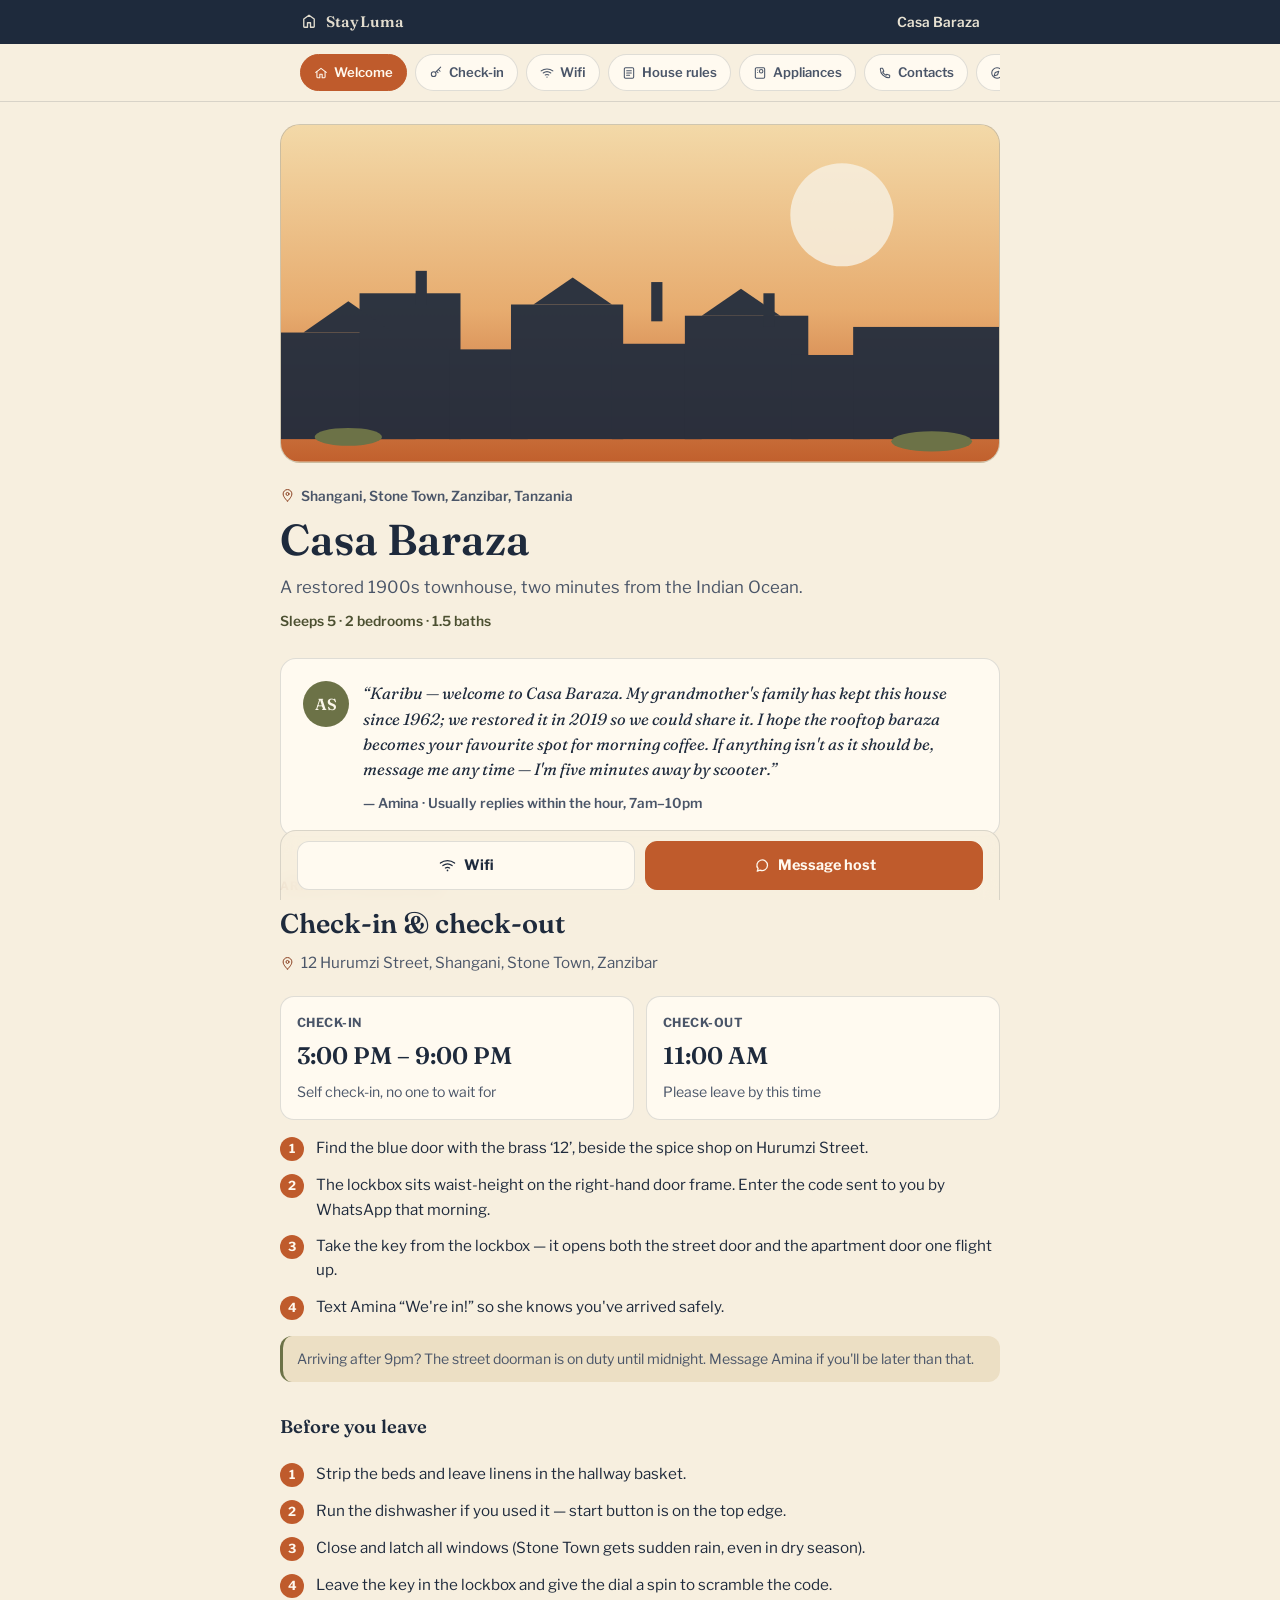
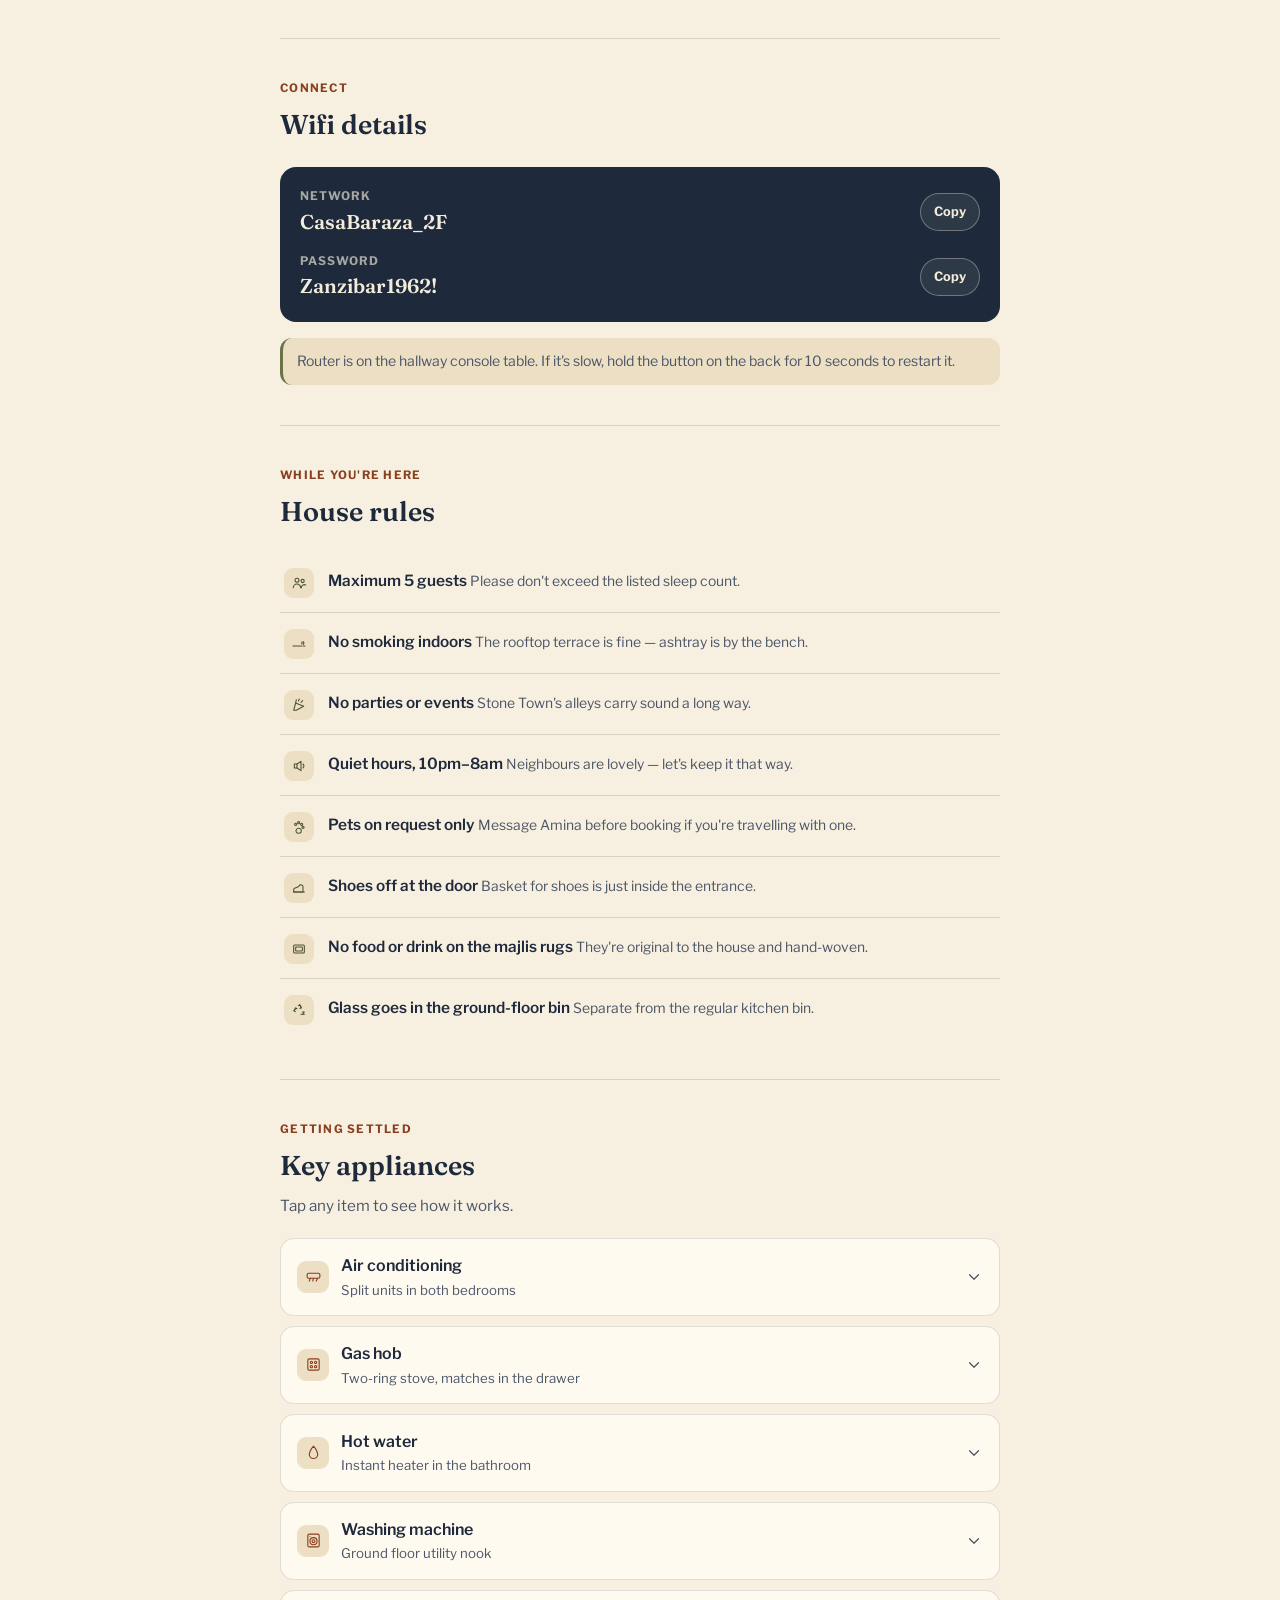
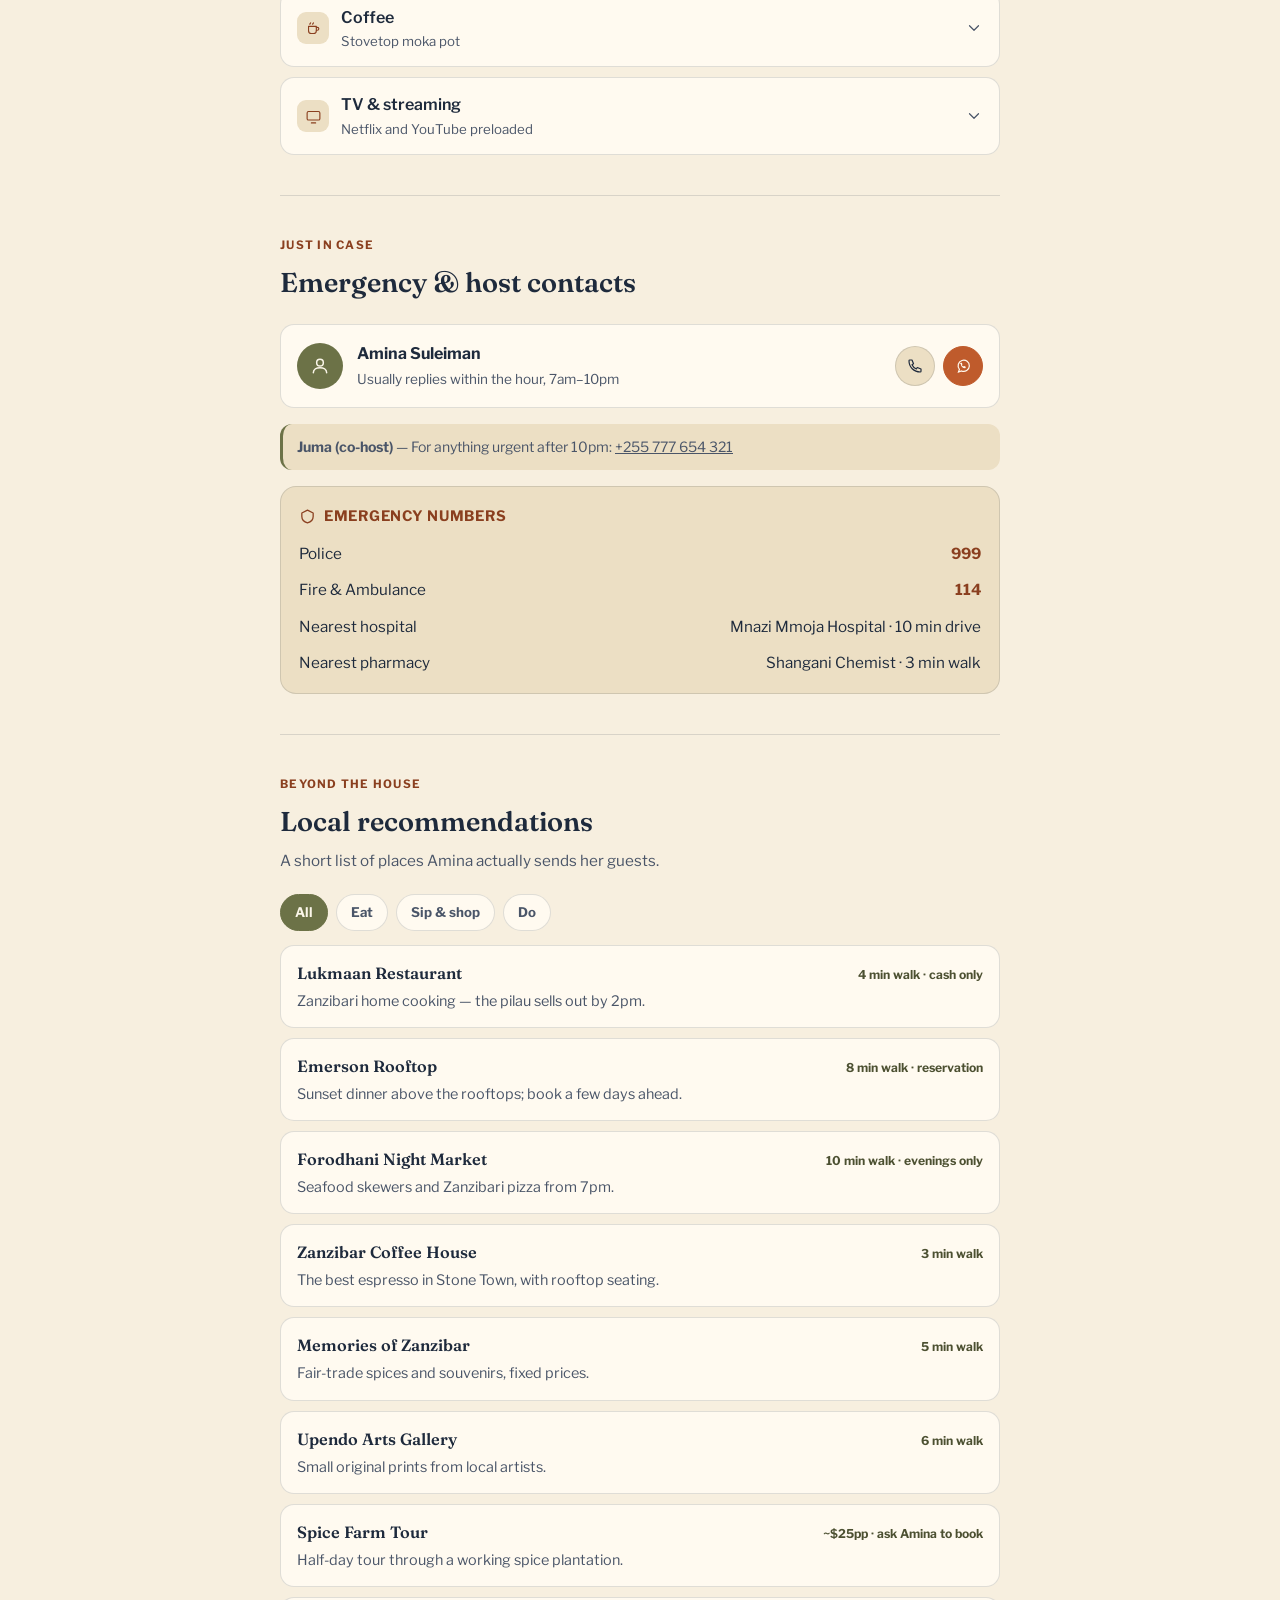
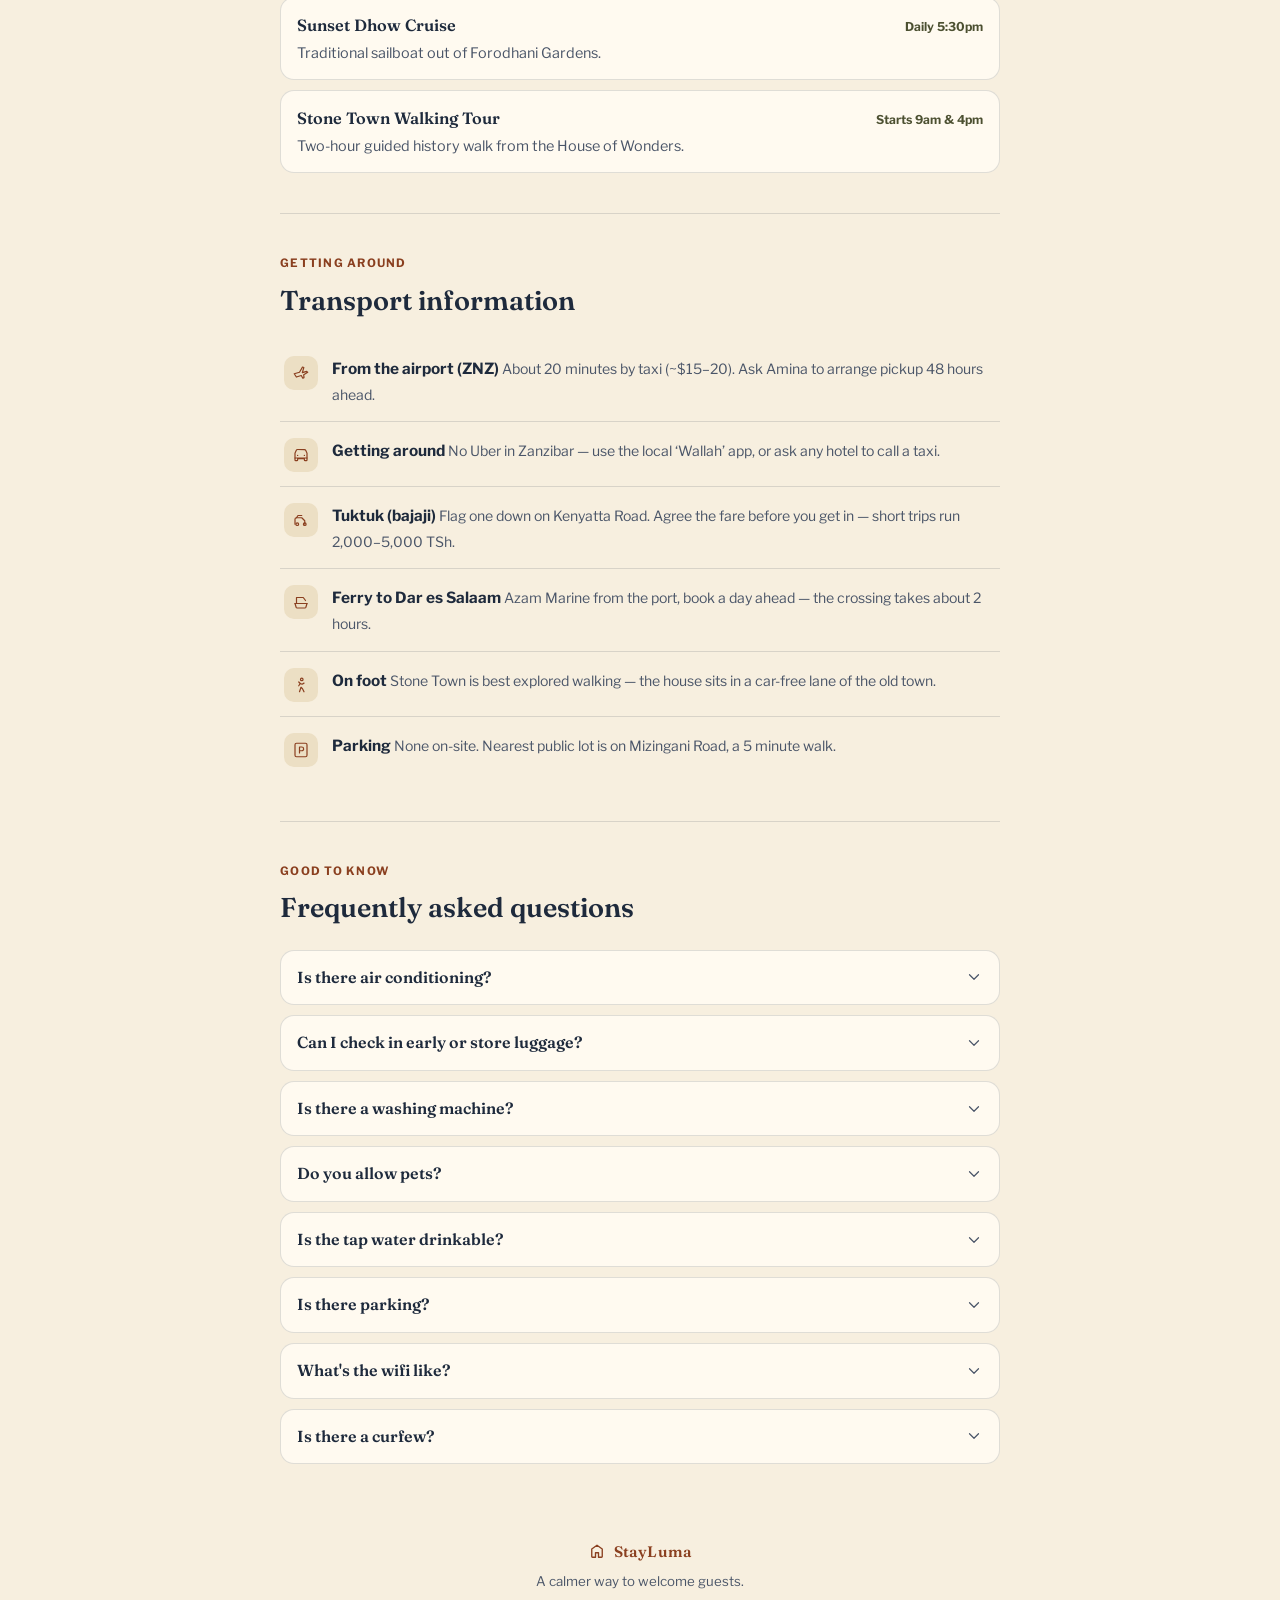
==== index.html @ 4e824058 "Add StayLuma guest guide MVP (Casa Baraza demo) Mobile-first, data-driven digital guest guide with w" ====
<!DOCTYPE html>
<html lang="en">
<head>
<meta charset="UTF-8" />
<meta name="viewport" content="width=device-width, initial-scale=1, viewport-fit=cover" />
<title>Casa Baraza Guide</title>
<meta name="description" content="A mobile-first digital guest guide — check-in, wifi, house rules, local recommendations and more, in one link." />
<link rel="stylesheet" href="css/styles.css" />
</head>
<body>

<header class="topbar">
  <div class="topbar__inner">
    <span class="brandmark">
      <svg viewBox="0 0 24 24" fill="none" stroke="currentColor" stroke-width="1.8" stroke-linecap="round" stroke-linejoin="round"><path d="M12 3l7 5v10a1 1 0 0 1-1 1h-4v-6H10v6H6a1 1 0 0 1-1-1V8z"/></svg>
      StayLuma
    </span>
    <span class="topbar__property" id="topbar-property"></span>
  </div>
</header>

<nav class="sectionnav" id="section-nav" aria-label="Guide sections">
  <div class="sectionnav__scroll">
    <button class="navpill" type="button" data-target="sec-welcome"><svg viewBox="0 0 24 24" fill="none" stroke="currentColor" stroke-width="1.8" stroke-linecap="round" stroke-linejoin="round"><path d="M3 11l9-7 9 7"/><path d="M5 10v9a1 1 0 0 0 1 1h4v-6h4v6h4a1 1 0 0 0 1-1v-9"/></svg>Welcome</button>
    <button class="navpill" type="button" data-target="sec-checkinout"><svg viewBox="0 0 24 24" fill="none" stroke="currentColor" stroke-width="1.8" stroke-linecap="round" stroke-linejoin="round"><circle cx="8" cy="14" r="4"/><path d="M11 11l9-9"/><path d="M16 6l3 3"/><path d="M13 9l2.5 2.5"/></svg>Check-in</button>
    <button class="navpill" type="button" data-target="sec-wifi"><svg viewBox="0 0 24 24" fill="none" stroke="currentColor" stroke-width="1.8" stroke-linecap="round" stroke-linejoin="round"><path d="M2 8.5a16 16 0 0 1 20 0"/><path d="M5.5 12a11 11 0 0 1 13 0"/><path d="M9 15.5a6 6 0 0 1 6 0"/><circle cx="12" cy="19" r="1.2" fill="currentColor" stroke="none"/></svg>Wifi</button>
    <button class="navpill" type="button" data-target="sec-rules"><svg viewBox="0 0 24 24" fill="none" stroke="currentColor" stroke-width="1.8" stroke-linecap="round" stroke-linejoin="round"><rect x="4" y="3" width="16" height="18" rx="2"/><path d="M8 8h8"/><path d="M8 12h8"/><path d="M8 16h5"/></svg>House rules</button>
    <button class="navpill" type="button" data-target="sec-appliances"><svg viewBox="0 0 24 24" fill="none" stroke="currentColor" stroke-width="1.8" stroke-linecap="round" stroke-linejoin="round"><rect x="4" y="3" width="16" height="18" rx="2"/><path d="M8 7h.01"/><path d="M8 11h.01"/><circle cx="14" cy="9" r="3"/></svg>Appliances</button>
    <button class="navpill" type="button" data-target="sec-emergency"><svg viewBox="0 0 24 24" fill="none" stroke="currentColor" stroke-width="1.8" stroke-linecap="round" stroke-linejoin="round"><path d="M4 5a1 1 0 0 1 1-1h3l2 5-2 1.2a12 12 0 0 0 5.8 5.8L15 14l5 2v3a1 1 0 0 1-1 1C10.5 20 4 13.5 4 5z"/></svg>Contacts</button>
    <button class="navpill" type="button" data-target="sec-guide"><svg viewBox="0 0 24 24" fill="none" stroke="currentColor" stroke-width="1.8" stroke-linecap="round" stroke-linejoin="round"><circle cx="12" cy="12" r="9"/><path d="M15 9l-2 6-6 2 2-6z"/></svg>Local guide</button>
    <button class="navpill" type="button" data-target="sec-transport"><svg viewBox="0 0 24 24" fill="none" stroke="currentColor" stroke-width="1.8" stroke-linecap="round" stroke-linejoin="round"><path d="M4 16V8a2 2 0 0 1 2-2h6l4 4h2a2 2 0 0 1 2 2v4"/><circle cx="7.5" cy="16.5" r="1.7"/><circle cx="17.5" cy="16.5" r="1.7"/></svg>Transport</button>
    <button class="navpill" type="button" data-target="sec-faq"><svg viewBox="0 0 24 24" fill="none" stroke="currentColor" stroke-width="1.8" stroke-linecap="round" stroke-linejoin="round"><circle cx="12" cy="12" r="9"/><path d="M9.5 9a2.5 2.5 0 0 1 5 0c0 1.7-2.2 2-2.2 3.8"/><path d="M12 16.5h.01"/></svg>FAQ</button>
  </div>
</nav>

<main class="page">

  <section class="hero" id="sec-welcome">
    <div class="hero__art" id="hero-art"></div>
    <div class="hero__body">
      <div class="hero__location" id="hero-location"></div>
      <h1 id="hero-title"></h1>
      <p class="hero__tagline" id="hero-tagline"></p>
      <p class="hero__meta" id="hero-meta"></p>
    </div>

    <div class="hostcard">
      <span class="hostcard__avatar" id="host-initials"></span>
      <div>
        <p class="hostcard__quote">&ldquo;<span id="host-quote"></span>&rdquo;</p>
        <p class="hostcard__byline" id="host-byline"></p>
      </div>
    </div>
  </section>

  <section class="section" id="sec-checkinout">
    <div class="section__head">
      <span class="eyebrow">Arrival &amp; departure</span>
      <h2>Check-in &amp; check-out</h2>
      <p id="property-address"></p>
    </div>

    <div class="grid-2">
      <div class="infocard">
        <div class="infocard__label">Check-in</div>
        <div class="infocard__value" id="checkin-window"></div>
        <div class="infocard__sub" id="checkin-sub"></div>
      </div>
      <div class="infocard">
        <div class="infocard__label">Check-out</div>
        <div class="infocard__value" id="checkout-time"></div>
        <div class="infocard__sub" id="checkout-sub"></div>
      </div>
    </div>

    <ol class="steps" id="checkin-steps"></ol>
    <p class="note" id="checkin-late-note"></p>

    <div class="section__head" style="margin-top:30px;">
      <h2 style="font-size:1.15rem;">Before you leave</h2>
    </div>
    <ol class="steps" id="checkout-steps"></ol>
  </section>

  <section class="section" id="sec-wifi">
    <div class="section__head">
      <span class="eyebrow">Connect</span>
      <h2>Wifi details</h2>
    </div>
    <div class="wificard">
      <div class="wifirow">
        <div>
          <div class="wifirow__label">Network</div>
          <div class="wifirow__value" id="wifi-network"></div>
        </div>
        <button class="copybtn" type="button" data-copy-target="wifi-network">Copy</button>
      </div>
      <div class="wifirow">
        <div>
          <div class="wifirow__label">Password</div>
          <div class="wifirow__value" id="wifi-password"></div>
        </div>
        <button class="copybtn" type="button" data-copy-target="wifi-password">Copy</button>
      </div>
    </div>
    <p class="note" id="wifi-note"></p>
  </section>

  <section class="section" id="sec-rules">
    <div class="section__head">
      <span class="eyebrow">While you're here</span>
      <h2>House rules</h2>
    </div>
    <ul class="rules" id="rules-list"></ul>
  </section>

  <section class="section" id="sec-appliances">
    <div class="section__head">
      <span class="eyebrow">Getting settled</span>
      <h2>Key appliances</h2>
      <p>Tap any item to see how it works.</p>
    </div>
    <div class="accordion" id="appliances-list"></div>
  </section>

  <section class="section" id="sec-emergency">
    <div class="section__head">
      <span class="eyebrow">Just in case</span>
      <h2>Emergency &amp; host contacts</h2>
    </div>

    <div class="hostcontact">
      <span class="hostcard__avatar" id="host-avatar-2">
        <svg viewBox="0 0 24 24" fill="none" stroke="currentColor" stroke-width="1.8" stroke-linecap="round" stroke-linejoin="round" width="20" height="20"><circle cx="12" cy="8" r="4"/><path d="M4 20c0-4 4-6 8-6s8 2 8 6"/></svg>
      </span>
      <div class="hostcontact__text">
        <div class="hostcontact__name" id="host-contact-name"></div>
        <div class="hostcontact__sub" id="host-contact-sub"></div>
      </div>
      <div class="hostcontact__actions">
        <a class="iconbtn" id="host-call" href="#" aria-label="Call host">
          <svg viewBox="0 0 24 24" fill="none" stroke="currentColor" stroke-width="1.6" stroke-linecap="round" stroke-linejoin="round"><path d="M4 5a1 1 0 0 1 1-1h3l2 5-2 1.2a12 12 0 0 0 5.8 5.8L15 14l5 2v3a1 1 0 0 1-1 1C10.5 20 4 13.5 4 5z"/></svg>
        </a>
        <a class="iconbtn iconbtn--accent" id="host-whatsapp" href="#" aria-label="WhatsApp host" target="_blank" rel="noopener">
          <svg viewBox="0 0 24 24" fill="currentColor" stroke="none"><path d="M6 20l1.2-3.5A7.5 7.5 0 1 1 10 18.6z" fill="none" stroke="currentColor" stroke-width="1.6"/><path d="M9 9.3c0 3 2.7 5.7 5.7 5.7.5 0 .9-.4.9-1v-.7c0-.3-.2-.6-.5-.7l-1.6-.6c-.3-.1-.6 0-.7.3l-.3.5a5 5 0 0 1-2.1-2.1l.5-.3c.3-.2.4-.5.3-.7l-.6-1.6c-.1-.3-.4-.5-.7-.5H9c-.6 0-1 .4-1 .9z"/></svg>
        </a>
      </div>
    </div>
    <p class="note" id="cohost-info"></p>

    <div class="emergency" style="margin-top:16px;">
      <div class="emergency__title">
        <svg viewBox="0 0 24 24" fill="none" stroke="currentColor" stroke-width="1.8" stroke-linecap="round" stroke-linejoin="round"><path d="M12 3l8 4v5c0 4.5-3.2 7.7-8 9-4.8-1.3-8-4.5-8-9V7z"/></svg>
        Emergency numbers
      </div>
      <ul class="emergency__list" id="emergency-list"></ul>
    </div>
  </section>

  <section class="section" id="sec-guide">
    <div class="section__head">
      <span class="eyebrow">Beyond the house</span>
      <h2>Local recommendations</h2>
      <p>A short list of places Amina actually sends her guests.</p>
    </div>
    <div class="chips" id="guide-chips"></div>
    <div class="guide-list" id="guide-list"></div>
  </section>

  <section class="section" id="sec-transport">
    <div class="section__head">
      <span class="eyebrow">Getting around</span>
      <h2>Transport information</h2>
    </div>
    <ul class="transport-list" id="transport-list"></ul>
  </section>

  <section class="section faq" id="sec-faq">
    <div class="section__head">
      <span class="eyebrow">Good to know</span>
      <h2>Frequently asked questions</h2>
    </div>
    <div class="accordion" id="faq-list"></div>
  </section>

  <footer class="footer">
    <span class="brandmark">
      <svg viewBox="0 0 24 24" fill="none" stroke="currentColor" stroke-width="1.8" stroke-linecap="round" stroke-linejoin="round" width="16" height="16"><path d="M12 3l7 5v10a1 1 0 0 1-1 1h-4v-6H10v6H6a1 1 0 0 1-1-1V8z"/></svg>
      StayLuma
    </span>
    <span>A calmer way to welcome guests.</span>
  </footer>

</main>

<div class="quickbar">
  <a class="quickbar__btn quickbar__btn--ghost" href="#sec-wifi">
    <svg viewBox="0 0 24 24" fill="none" stroke="currentColor" stroke-width="1.8" stroke-linecap="round" stroke-linejoin="round"><path d="M2 8.5a16 16 0 0 1 20 0"/><path d="M5.5 12a11 11 0 0 1 13 0"/><path d="M9 15.5a6 6 0 0 1 6 0"/><circle cx="12" cy="19" r="1.2" fill="currentColor" stroke="none"/></svg>
    Wifi
  </a>
  <a class="quickbar__btn quickbar__btn--primary" id="quickbar-whatsapp" href="#" target="_blank" rel="noopener">
    <svg viewBox="0 0 24 24" fill="none" stroke="currentColor" stroke-width="1.8" stroke-linecap="round" stroke-linejoin="round"><path d="M6 20l1.2-3.5A7.5 7.5 0 1 1 10 18.6z"/></svg>
    Message host
  </a>
</div>

<div class="toast" id="toast"></div>

<script src="js/data.js"></script>
<script src="js/app.js"></script>
</body>
</html>
---- css/styles.css ----
/* ============================================================
   StayLuma guest guide — design tokens + components.
   This file styles the SHELL only; it knows nothing about which
   property is loaded. Swap js/data.js and everything here still
   works unchanged.
   ============================================================ */

@import url("https://fonts.googleapis.com/css2?family=Fraunces:ital,opsz,wght@0,9..144,400;0,9..144,500;0,9..144,600;1,9..144,500&family=Libre+Franklin:wght@400;500;600;700&display=swap");

:root {
  --cream: #f7efdf;
  --sand: #ecdfc4;
  --sand-line: #ddccaa;
  --terracotta: #bf5b2c;
  --terracotta-deep: #8a3f1f;
  --olive: #6c7247;
  --olive-deep: #4c5031;
  --navy: #1e2a3c;
  --navy-deep: #131c29;

  --surface: var(--cream);
  --surface-raised: #fffaf0;
  --surface-alt: var(--sand);
  --ink: var(--navy);
  --ink-soft: #4a5568;
  --ink-on-navy: #f3ecdb;
  --accent: var(--terracotta);
  --accent-ink: var(--terracotta-deep);
  --accent-2: var(--olive);
  --accent-2-ink: var(--olive-deep);
  --border: rgba(30, 42, 60, 0.14);
  --shadow: rgba(60, 38, 20, 0.16);
  --focus-ring: #2f6fb5;

  color-scheme: light;
}

@media (prefers-color-scheme: dark) {
  :root:not([data-theme="light"]) {
    --surface: var(--navy-deep);
    --surface-raised: #1a2536;
    --surface-alt: #202c40;
    --ink: #f3ecdb;
    --ink-soft: #c3bda8;
    --ink-on-navy: #f3ecdb;
    --accent: #e08a4e;
    --accent-ink: #f3ab77;
    --accent-2: #a7ad78;
    --accent-2-ink: #c3c896;
    --border: rgba(243, 236, 219, 0.16);
    --shadow: rgba(0, 0, 0, 0.4);
    color-scheme: dark;
  }
}

:root[data-theme="dark"] {
  --surface: var(--navy-deep);
  --surface-raised: #1a2536;
  --surface-alt: #202c40;
  --ink: #f3ecdb;
  --ink-soft: #c3bda8;
  --ink-on-navy: #f3ecdb;
  --accent: #e08a4e;
  --accent-ink: #f3ab77;
  --accent-2: #a7ad78;
  --accent-2-ink: #c3c896;
  --border: rgba(243, 236, 219, 0.16);
  --shadow: rgba(0, 0, 0, 0.4);
  color-scheme: dark;
}

* { box-sizing: border-box; }

html, body {
  background: var(--surface);
  color: var(--ink);
}

body {
  margin: 0;
  font-family: "Libre Franklin", -apple-system, "Segoe UI", sans-serif;
  font-size: 16px;
  line-height: 1.6;
  padding-inline: 0;
  -webkit-font-smoothing: antialiased;
}

h1, h2, h3 { font-family: "Fraunces", Georgia, "Times New Roman", serif; margin: 0; text-wrap: balance; }
p { margin: 0; }
img, svg { max-width: 100%; display: block; }
a { color: inherit; }
button { font: inherit; color: inherit; }

:focus-visible {
  outline: 3px solid var(--focus-ring);
  outline-offset: 2px;
}

.eyebrow {
  font-family: "Libre Franklin", sans-serif;
  font-weight: 700;
  font-size: 0.72rem;
  letter-spacing: 0.11em;
  text-transform: uppercase;
  color: var(--accent-ink);
}

/* ---------- shell ---------- */

.page {
  max-width: 720px;
  margin-inline: auto;
  padding-inline: 20px;
  padding-bottom: 96px;
}

.topbar {
  position: sticky;
  top: env(safe-area-inset-top, 0px);
  z-index: 30;
  background: var(--navy);
  color: var(--ink-on-navy);
  padding-block: 10px;
}

.topbar__inner {
  max-width: 720px;
  margin-inline: auto;
  padding-inline: 20px;
  display: flex;
  align-items: center;
  justify-content: space-between;
  gap: 12px;
}

.brandmark {
  display: flex;
  align-items: center;
  gap: 8px;
  font-family: "Fraunces", serif;
  font-weight: 600;
  font-size: 0.95rem;
  letter-spacing: 0.01em;
  opacity: 0.92;
}

.brandmark svg { width: 18px; height: 18px; }

.topbar__property {
  font-size: 0.86rem;
  font-weight: 600;
  color: var(--ink-on-navy);
  opacity: 0.95;
  text-align: right;
  white-space: nowrap;
  overflow: hidden;
  text-overflow: ellipsis;
}

/* ---------- section nav ---------- */

.sectionnav {
  position: sticky;
  top: calc(env(safe-area-inset-top, 0px) + 41px);
  z-index: 29;
  background: var(--surface);
  border-bottom: 1px solid var(--border);
}

.sectionnav__scroll {
  max-width: 720px;
  margin-inline: auto;
  display: flex;
  gap: 8px;
  overflow-x: auto;
  padding: 10px 20px;
  scrollbar-width: none;
}
.sectionnav__scroll::-webkit-scrollbar { display: none; }

.navpill {
  flex: 0 0 auto;
  display: inline-flex;
  align-items: center;
  gap: 6px;
  padding: 7px 13px;
  border-radius: 999px;
  border: 1px solid var(--border);
  background: var(--surface-raised);
  color: var(--ink-soft);
  font-size: 0.82rem;
  font-weight: 600;
  cursor: pointer;
  white-space: nowrap;
  scroll-snap-align: start;
}

.navpill svg { width: 14px; height: 14px; flex: none; }

.navpill[aria-current="true"] {
  background: var(--accent);
  border-color: var(--accent);
  color: #fff9ef;
}

/* ---------- hero ---------- */

.hero { padding-top: 22px; }

.hero__art {
  border-radius: 20px;
  overflow: hidden;
  border: 1px solid var(--border);
  background: linear-gradient(180deg, #e7d3ae 0%, var(--sand) 60%);
}

.hero__art svg { width: 100%; height: auto; display: block; }

.hero__body { padding-top: 22px; display: flex; flex-direction: column; gap: 10px; }

.hero__location {
  display: flex;
  align-items: center;
  gap: 6px;
  font-size: 0.86rem;
  color: var(--ink-soft);
  font-weight: 600;
}
.hero__location svg { width: 15px; height: 15px; color: var(--accent-ink); flex: none; }

#property-address {
  display: flex;
  align-items: center;
  gap: 6px;
  color: var(--ink-soft);
}
#property-address svg { width: 15px; height: 15px; color: var(--accent-ink); flex: none; }

.hero h1 { font-size: clamp(2rem, 7vw, 2.7rem); font-weight: 600; line-height: 1.08; }

.hero__tagline { font-size: 1.05rem; color: var(--ink-soft); max-width: 52ch; }

.hero__meta {
  font-size: 0.86rem;
  font-weight: 600;
  color: var(--accent-2-ink);
}

/* ---------- generic section ---------- */

.section { padding-block: 40px; scroll-margin-top: 100px; }
.section + .section { border-top: 1px solid var(--border); }

.section__head { display: flex; flex-direction: column; gap: 6px; margin-bottom: 20px; }
.section__head h2 { font-size: clamp(1.35rem, 4.5vw, 1.7rem); font-weight: 600; }
.section__head p { color: var(--ink-soft); font-size: 0.95rem; }

.section__icon {
  width: 34px; height: 34px;
  display: inline-flex; align-items: center; justify-content: center;
  border-radius: 10px;
  background: var(--surface-alt);
  color: var(--accent-ink);
  margin-bottom: 4px;
}
.section__icon svg { width: 18px; height: 18px; }

/* ---------- host card ---------- */

.hostcard {
  margin-top: 26px;
  display: flex;
  gap: 14px;
  padding: 18px;
  border-radius: 16px;
  background: var(--surface-raised);
  border: 1px solid var(--border);
}

.hostcard__avatar {
  flex: none;
  width: 46px; height: 46px;
  border-radius: 50%;
  background: var(--olive);
  color: #fbf6e9;
  display: flex; align-items: center; justify-content: center;
  font-family: "Fraunces", serif;
  font-weight: 600;
  font-size: 1rem;
}

.hostcard__quote {
  font-family: "Fraunces", serif;
  font-style: italic;
  font-size: 1.02rem;
  line-height: 1.55;
  color: var(--ink);
}

.hostcard__byline { margin-top: 10px; font-size: 0.85rem; color: var(--ink-soft); font-weight: 600; }

/* ---------- cards / grids ---------- */

.grid-2 { display: grid; grid-template-columns: 1fr 1fr; gap: 12px; }
@media (max-width: 460px) { .grid-2 { grid-template-columns: 1fr; } }

.infocard {
  padding: 16px;
  border-radius: 14px;
  background: var(--surface-raised);
  border: 1px solid var(--border);
}

.infocard__label { font-size: 0.78rem; font-weight: 700; letter-spacing: 0.04em; color: var(--ink-soft); text-transform: uppercase; }
.infocard__value { font-family: "Fraunces", serif; font-size: 1.5rem; font-weight: 600; margin-top: 4px; }
.infocard__sub { margin-top: 6px; font-size: 0.88rem; color: var(--ink-soft); }

.steps { list-style: none; margin: 16px 0 0; padding: 0; display: flex; flex-direction: column; gap: 12px; }
.steps li { display: flex; gap: 12px; align-items: flex-start; font-size: 0.95rem; }
.steps__num {
  flex: none;
  width: 24px; height: 24px;
  border-radius: 50%;
  background: var(--accent);
  color: #fff9ef;
  font-size: 0.78rem;
  font-weight: 700;
  display: flex; align-items: center; justify-content: center;
  margin-top: 1px;
}

.note {
  margin-top: 16px;
  padding: 12px 14px;
  border-radius: 12px;
  background: var(--surface-alt);
  font-size: 0.88rem;
  color: var(--ink-soft);
  border-left: 3px solid var(--accent-2);
}

/* ---------- wifi ---------- */

.wificard {
  margin-top: 4px;
  border-radius: 16px;
  background: var(--navy);
  color: var(--ink-on-navy);
  padding: 20px;
  display: flex;
  flex-direction: column;
  gap: 14px;
}

.wifirow { display: flex; align-items: center; justify-content: space-between; gap: 12px; }
.wifirow__label { font-size: 0.74rem; text-transform: uppercase; letter-spacing: 0.09em; opacity: 0.65; font-weight: 700; }
.wifirow__value { font-family: "Fraunces", serif; font-size: 1.25rem; font-weight: 600; font-variant-numeric: tabular-nums; }

.copybtn {
  flex: none;
  border: 1px solid rgba(243,236,219,0.35);
  background: rgba(243,236,219,0.08);
  color: var(--ink-on-navy);
  padding: 8px 13px;
  border-radius: 999px;
  font-size: 0.8rem;
  font-weight: 700;
  cursor: pointer;
}
.copybtn:hover { background: rgba(243,236,219,0.16); }
.copybtn[data-copied="true"] { background: var(--accent); border-color: var(--accent); }

/* ---------- house rules ---------- */

.rules { list-style: none; margin: 0; padding: 0; display: flex; flex-direction: column; gap: 2px; }
.rules li {
  display: flex; gap: 14px; align-items: flex-start;
  padding: 14px 4px;
  border-bottom: 1px solid var(--border);
}
.rules li:last-child { border-bottom: none; }
.rules__icon {
  flex: none; width: 30px; height: 30px; border-radius: 9px;
  background: var(--surface-alt); color: var(--accent-2-ink);
  display: flex; align-items: center; justify-content: center;
}
.rules__icon svg { width: 16px; height: 16px; }
.rules__label { font-weight: 600; font-size: 0.96rem; }
.rules__detail { font-size: 0.87rem; color: var(--ink-soft); margin-top: 2px; }

/* ---------- accordions (appliances / FAQ) ---------- */

.accordion { display: flex; flex-direction: column; gap: 10px; }

.accordion details {
  border: 1px solid var(--border);
  border-radius: 14px;
  background: var(--surface-raised);
  overflow: hidden;
}

.accordion summary {
  list-style: none;
  cursor: pointer;
  padding: 14px 16px;
  display: flex;
  align-items: center;
  gap: 12px;
  font-weight: 600;
}
.accordion summary::-webkit-details-marker { display: none; }

.accordion summary .chev {
  margin-left: auto;
  width: 18px; height: 18px;
  color: var(--ink-soft);
  transition: transform 0.2s ease;
  flex: none;
}
.accordion details[open] summary .chev { transform: rotate(180deg); }

.accordion__icon {
  flex: none; width: 32px; height: 32px; border-radius: 9px;
  background: var(--surface-alt); color: var(--accent-ink);
  display: flex; align-items: center; justify-content: center;
}
.accordion__icon svg { width: 17px; height: 17px; }

.accordion summary .summary-title { display: flex; flex-direction: column; gap: 1px; }
.accordion summary .summary-sub { font-weight: 400; font-size: 0.83rem; color: var(--ink-soft); }

.accordion__body { padding: 0 16px 16px 62px; }
.accordion__body ul { margin: 0; padding: 0; list-style: none; display: flex; flex-direction: column; gap: 8px; }
.accordion__body li { font-size: 0.91rem; color: var(--ink-soft); position: relative; padding-left: 14px; }
.accordion__body li::before { content: ""; position: absolute; left: 0; top: 0.6em; width: 5px; height: 5px; border-radius: 50%; background: var(--accent-2); }

.faq .accordion__body { padding-left: 16px; }
.faq summary { font-family: "Fraunces", serif; font-size: 1rem; }

/* ---------- emergency ---------- */

.emergency {
  border-radius: 16px;
  background: var(--surface-alt);
  border: 1px solid var(--border);
  padding: 18px;
}
.emergency__title { display: flex; align-items: center; gap: 8px; font-weight: 700; color: var(--accent-ink); font-size: 0.9rem; text-transform: uppercase; letter-spacing: 0.05em; }
.emergency__title svg { width: 17px; height: 17px; }
.emergency__list { list-style: none; margin: 14px 0 0; padding: 0; display: flex; flex-direction: column; gap: 12px; }
.emergency__row { display: flex; align-items: center; justify-content: space-between; gap: 12px; font-size: 0.95rem; }
.emergency__row a { font-weight: 700; color: var(--accent-ink); text-decoration: none; }

.hostcontact {
  margin-top: 18px;
  display: flex;
  align-items: center;
  gap: 14px;
  padding: 16px;
  border-radius: 14px;
  background: var(--surface-raised);
  border: 1px solid var(--border);
}
.hostcontact__text { flex: 1; min-width: 0; }
.hostcontact__name { font-weight: 700; }
.hostcontact__sub { font-size: 0.85rem; color: var(--ink-soft); margin-top: 2px; }
.hostcontact__actions { display: flex; gap: 8px; flex: none; }
.iconbtn {
  width: 40px; height: 40px; border-radius: 50%;
  display: flex; align-items: center; justify-content: center;
  border: 1px solid var(--border);
  background: var(--surface-alt);
  color: var(--ink);
  text-decoration: none;
}
.iconbtn svg { width: 18px; height: 18px; }
.iconbtn--accent { background: var(--accent); color: #fff9ef; border-color: var(--accent); }

/* ---------- local guide ---------- */

.chips { display: flex; gap: 8px; margin-top: 18px; margin-bottom: 6px; flex-wrap: wrap; }
.chip {
  padding: 7px 14px;
  border-radius: 999px;
  border: 1px solid var(--border);
  background: var(--surface-raised);
  font-size: 0.83rem;
  font-weight: 700;
  cursor: pointer;
  color: var(--ink-soft);
}
.chip[aria-pressed="true"] { background: var(--olive); border-color: var(--olive); color: #fbf6e9; }

.guide-list { display: flex; flex-direction: column; gap: 10px; margin-top: 14px; }
.guide-item {
  padding: 14px 16px;
  border-radius: 14px;
  background: var(--surface-raised);
  border: 1px solid var(--border);
}
.guide-item__top { display: flex; justify-content: space-between; align-items: baseline; gap: 10px; }
.guide-item__name { font-family: "Fraunces", serif; font-weight: 600; font-size: 1.02rem; }
.guide-item__tag { font-size: 0.76rem; color: var(--accent-2-ink); font-weight: 700; white-space: nowrap; }
.guide-item__desc { margin-top: 4px; font-size: 0.9rem; color: var(--ink-soft); }

/* ---------- transport ---------- */

.transport-list { list-style: none; margin: 0; padding: 0; display: flex; flex-direction: column; gap: 2px; }
.transport-list li { display: flex; gap: 14px; padding: 14px 4px; border-bottom: 1px solid var(--border); }
.transport-list li:last-child { border-bottom: none; }
.transport-list__icon {
  flex: none; width: 34px; height: 34px; border-radius: 10px;
  background: var(--surface-alt); color: var(--accent-ink);
  display: flex; align-items: center; justify-content: center;
}
.transport-list__icon svg { width: 18px; height: 18px; }
.transport-list__label { font-weight: 700; font-size: 0.96rem; }
.transport-list__detail { font-size: 0.88rem; color: var(--ink-soft); margin-top: 2px; }

/* ---------- footer ---------- */

.footer {
  padding-top: 36px;
  display: flex;
  flex-direction: column;
  align-items: center;
  gap: 6px;
  text-align: center;
  color: var(--ink-soft);
  font-size: 0.83rem;
}
.footer .brandmark { color: var(--accent-ink); opacity: 1; }

/* ---------- quick bar (mobile) ---------- */

.quickbar {
  position: fixed;
  left: 0; right: 0; bottom: 0;
  z-index: 40;
  display: flex;
  gap: 10px;
  max-width: 720px;
  margin-inline: auto;
  padding: 10px 16px calc(10px + env(safe-area-inset-bottom, 0px));
  background: color-mix(in srgb, var(--surface) 88%, transparent);
  backdrop-filter: blur(10px);
  border-top: 1px solid var(--border);
}
@media (min-width: 760px) {
  .quickbar { border-left: 1px solid var(--border); border-right: 1px solid var(--border); border-radius: 16px 16px 0 0; bottom: 0; }
}

.quickbar__btn {
  flex: 1;
  display: flex;
  align-items: center;
  justify-content: center;
  gap: 8px;
  padding: 12px;
  border-radius: 12px;
  font-weight: 700;
  font-size: 0.9rem;
  text-decoration: none;
  border: 1px solid var(--border);
}
.quickbar__btn svg { width: 17px; height: 17px; }
.quickbar__btn--primary { background: var(--accent); color: #fff9ef; border-color: var(--accent); }
.quickbar__btn--ghost { background: var(--surface-raised); color: var(--ink); }

.toast {
  position: fixed;
  left: 50%;
  bottom: calc(84px + env(safe-area-inset-bottom, 0px));
  transform: translateX(-50%) translateY(8px);
  background: var(--navy);
  color: var(--ink-on-navy);
  padding: 10px 16px;
  border-radius: 999px;
  font-size: 0.85rem;
  font-weight: 600;
  opacity: 0;
  pointer-events: none;
  transition: opacity 0.2s ease, transform 0.2s ease;
  z-index: 50;
}
.toast[data-show="true"] { opacity: 1; transform: translateX(-50%) translateY(0); }

@media (prefers-reduced-motion: reduce) {
  * { scroll-behavior: auto !important; transition: none !important; animation: none !important; }
}

@media (min-width: 720px) {
  .page { padding-inline: 0; }
  .hostcard { padding: 22px; }
}
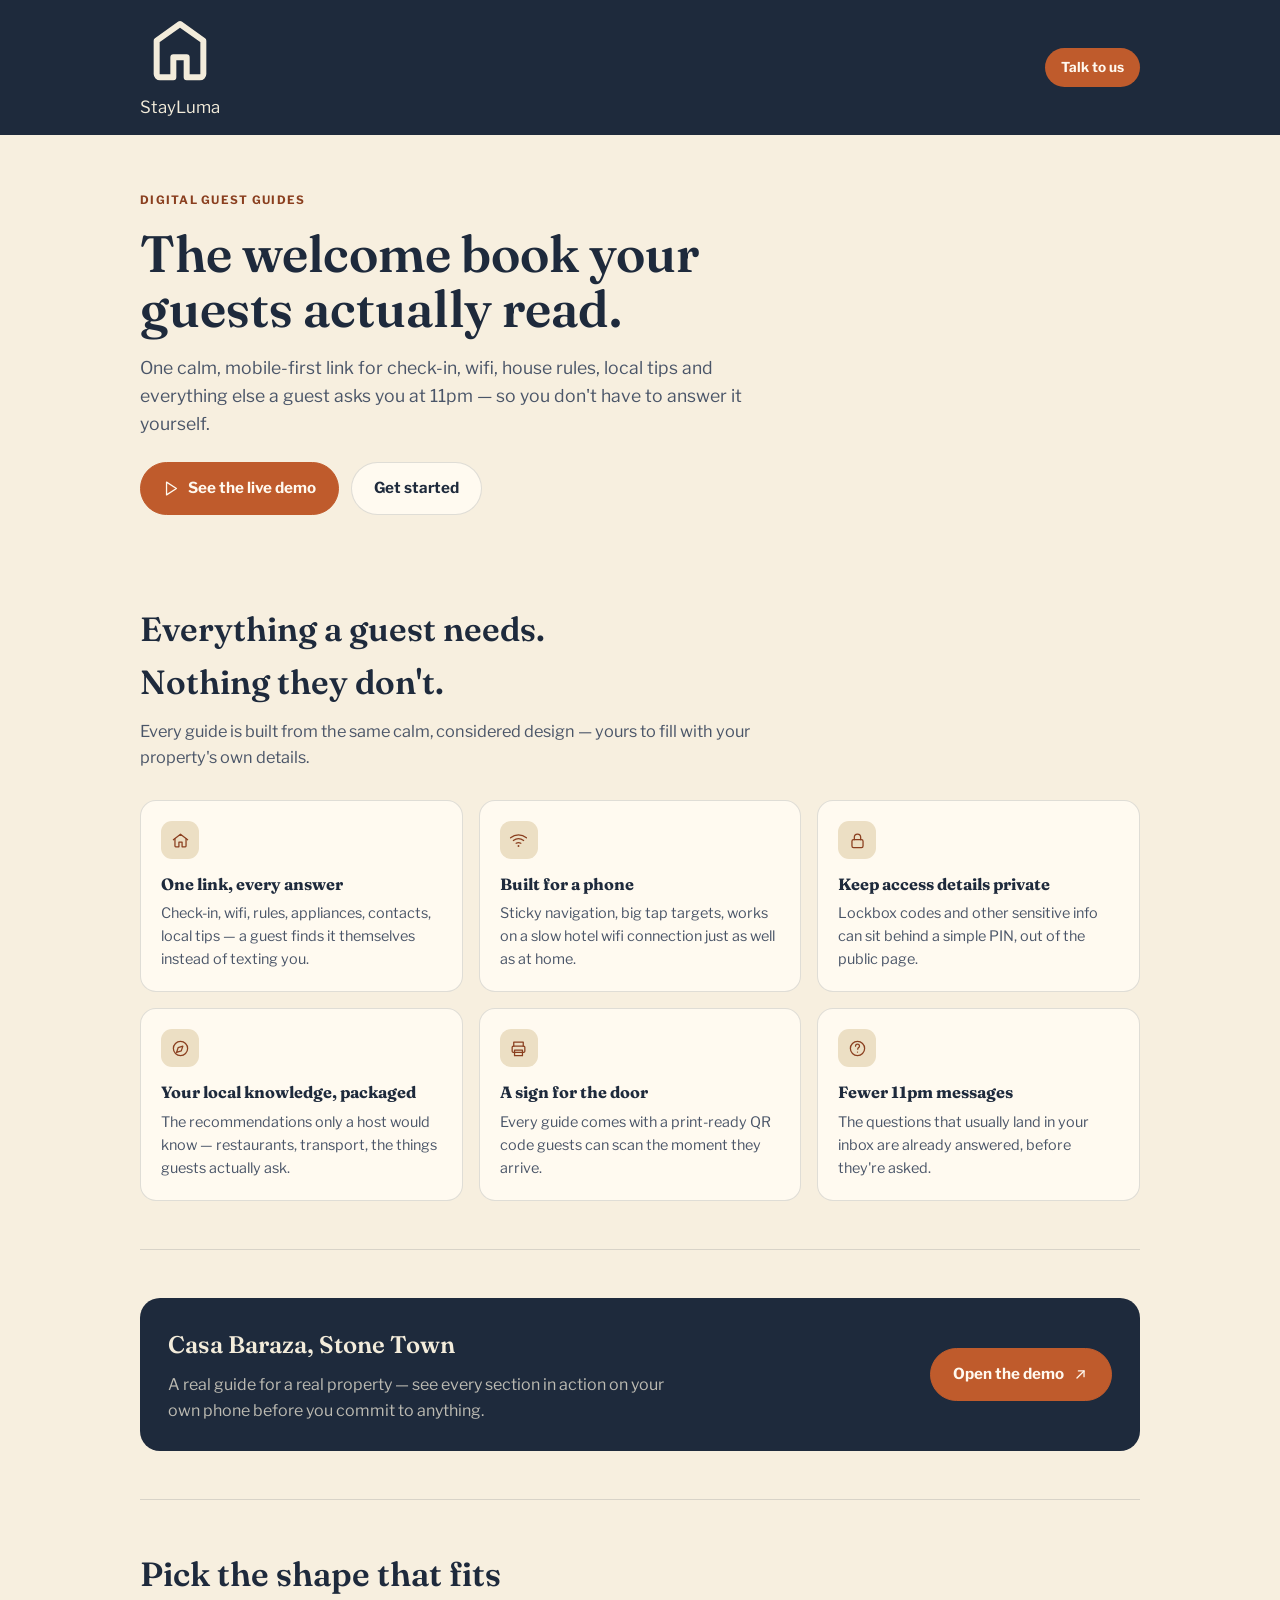
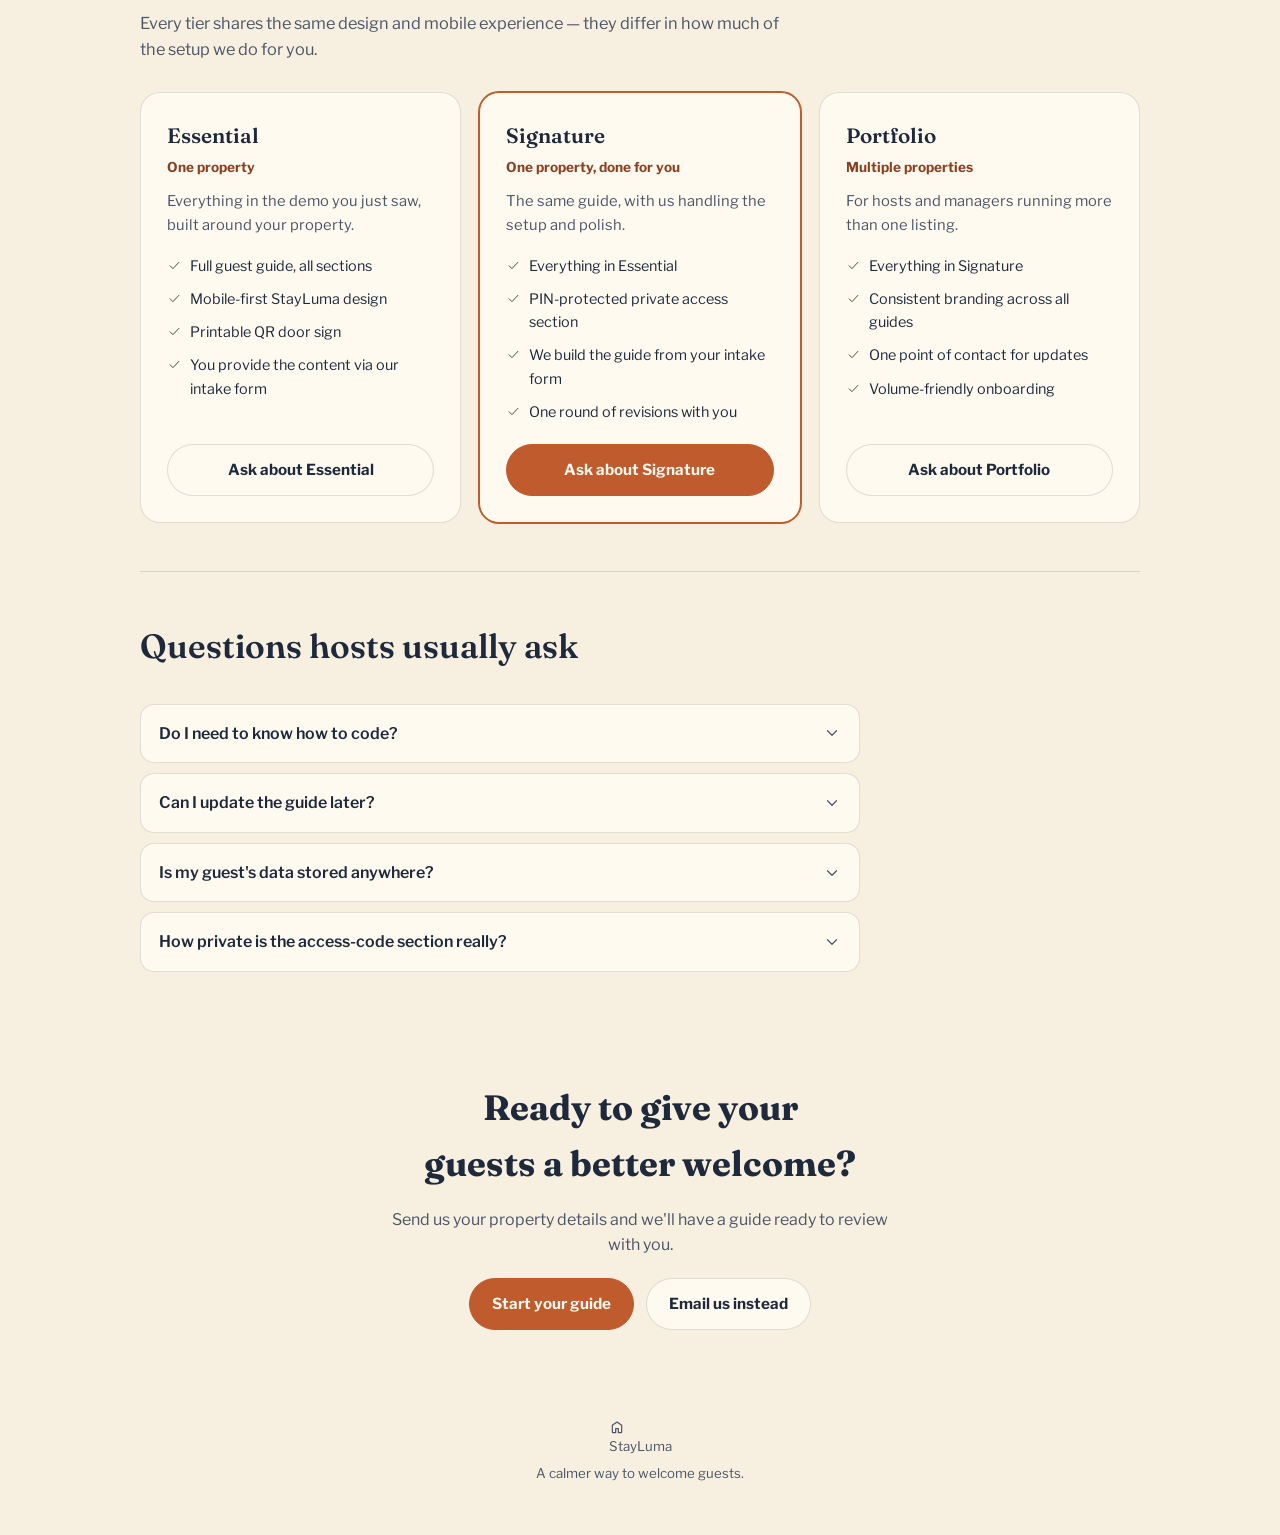
==== commit a8f1cc55: "Turn the single-property guide into a reusable multi-property platform Restructures the Casa Baraza " ====
--- a/index.html
+++ b/index.html
@@ -3,210 +3,96 @@
 <head>
 <meta charset="UTF-8" />
 <meta name="viewport" content="width=device-width, initial-scale=1, viewport-fit=cover" />
-<title>Casa Baraza Guide</title>
-<meta name="description" content="A mobile-first digital guest guide — check-in, wifi, house rules, local recommendations and more, in one link." />
-<link rel="stylesheet" href="css/styles.css" />
+<title>StayLuma</title>
+<meta name="description" content="A premium digital guest guide for short-stay properties — everything a guest needs, in one calm, mobile-first link." />
+<link rel="stylesheet" href="assets/css/tokens.css" />
+<link rel="stylesheet" href="assets/css/landing.css" />
 </head>
 <body>
 
-<header class="topbar">
-  <div class="topbar__inner">
+<a class="skip-link" href="#main-content">Skip to content</a>
+
+<header class="lp-topbar">
+  <div class="lp-topbar__inner">
     <span class="brandmark">
       <svg viewBox="0 0 24 24" fill="none" stroke="currentColor" stroke-width="1.8" stroke-linecap="round" stroke-linejoin="round"><path d="M12 3l7 5v10a1 1 0 0 1-1 1h-4v-6H10v6H6a1 1 0 0 1-1-1V8z"/></svg>
       StayLuma
     </span>
-    <span class="topbar__property" id="topbar-property"></span>
+    <a class="lp-topbar__cta" href="mailto:stayluma2@gmail.com">Talk to us</a>
   </div>
 </header>
 
-<nav class="sectionnav" id="section-nav" aria-label="Guide sections">
-  <div class="sectionnav__scroll">
-    <button class="navpill" type="button" data-target="sec-welcome"><svg viewBox="0 0 24 24" fill="none" stroke="currentColor" stroke-width="1.8" stroke-linecap="round" stroke-linejoin="round"><path d="M3 11l9-7 9 7"/><path d="M5 10v9a1 1 0 0 0 1 1h4v-6h4v6h4a1 1 0 0 0 1-1v-9"/></svg>Welcome</button>
-    <button class="navpill" type="button" data-target="sec-checkinout"><svg viewBox="0 0 24 24" fill="none" stroke="currentColor" stroke-width="1.8" stroke-linecap="round" stroke-linejoin="round"><circle cx="8" cy="14" r="4"/><path d="M11 11l9-9"/><path d="M16 6l3 3"/><path d="M13 9l2.5 2.5"/></svg>Check-in</button>
-    <button class="navpill" type="button" data-target="sec-wifi"><svg viewBox="0 0 24 24" fill="none" stroke="currentColor" stroke-width="1.8" stroke-linecap="round" stroke-linejoin="round"><path d="M2 8.5a16 16 0 0 1 20 0"/><path d="M5.5 12a11 11 0 0 1 13 0"/><path d="M9 15.5a6 6 0 0 1 6 0"/><circle cx="12" cy="19" r="1.2" fill="currentColor" stroke="none"/></svg>Wifi</button>
-    <button class="navpill" type="button" data-target="sec-rules"><svg viewBox="0 0 24 24" fill="none" stroke="currentColor" stroke-width="1.8" stroke-linecap="round" stroke-linejoin="round"><rect x="4" y="3" width="16" height="18" rx="2"/><path d="M8 8h8"/><path d="M8 12h8"/><path d="M8 16h5"/></svg>House rules</button>
-    <button class="navpill" type="button" data-target="sec-appliances"><svg viewBox="0 0 24 24" fill="none" stroke="currentColor" stroke-width="1.8" stroke-linecap="round" stroke-linejoin="round"><rect x="4" y="3" width="16" height="18" rx="2"/><path d="M8 7h.01"/><path d="M8 11h.01"/><circle cx="14" cy="9" r="3"/></svg>Appliances</button>
-    <button class="navpill" type="button" data-target="sec-emergency"><svg viewBox="0 0 24 24" fill="none" stroke="currentColor" stroke-width="1.8" stroke-linecap="round" stroke-linejoin="round"><path d="M4 5a1 1 0 0 1 1-1h3l2 5-2 1.2a12 12 0 0 0 5.8 5.8L15 14l5 2v3a1 1 0 0 1-1 1C10.5 20 4 13.5 4 5z"/></svg>Contacts</button>
-    <button class="navpill" type="button" data-target="sec-guide"><svg viewBox="0 0 24 24" fill="none" stroke="currentColor" stroke-width="1.8" stroke-linecap="round" stroke-linejoin="round"><circle cx="12" cy="12" r="9"/><path d="M15 9l-2 6-6 2 2-6z"/></svg>Local guide</button>
-    <button class="navpill" type="button" data-target="sec-transport"><svg viewBox="0 0 24 24" fill="none" stroke="currentColor" stroke-width="1.8" stroke-linecap="round" stroke-linejoin="round"><path d="M4 16V8a2 2 0 0 1 2-2h6l4 4h2a2 2 0 0 1 2 2v4"/><circle cx="7.5" cy="16.5" r="1.7"/><circle cx="17.5" cy="16.5" r="1.7"/></svg>Transport</button>
-    <button class="navpill" type="button" data-target="sec-faq"><svg viewBox="0 0 24 24" fill="none" stroke="currentColor" stroke-width="1.8" stroke-linecap="round" stroke-linejoin="round"><circle cx="12" cy="12" r="9"/><path d="M9.5 9a2.5 2.5 0 0 1 5 0c0 1.7-2.2 2-2.2 3.8"/><path d="M12 16.5h.01"/></svg>FAQ</button>
-  </div>
-</nav>
+<main class="lp-page" id="main-content">
 
-<main class="page">
-
-  <section class="hero" id="sec-welcome">
-    <div class="hero__art" id="hero-art"></div>
-    <div class="hero__body">
-      <div class="hero__location" id="hero-location"></div>
-      <h1 id="hero-title"></h1>
-      <p class="hero__tagline" id="hero-tagline"></p>
-      <p class="hero__meta" id="hero-meta"></p>
-    </div>
-
-    <div class="hostcard">
-      <span class="hostcard__avatar" id="host-initials"></span>
-      <div>
-        <p class="hostcard__quote">&ldquo;<span id="host-quote"></span>&rdquo;</p>
-        <p class="hostcard__byline" id="host-byline"></p>
-      </div>
+  <section class="lp-hero">
+    <span class="eyebrow">Digital guest guides</span>
+    <h1>The welcome book your guests actually read.</h1>
+    <p>One calm, mobile-first link for check-in, wifi, house rules, local tips and everything else a guest asks you at 11pm — so you don't have to answer it yourself.</p>
+    <div class="lp-hero__ctas">
+      <a class="btn btn--primary" href="demo/">
+        <svg viewBox="0 0 24 24" fill="none" stroke="currentColor" stroke-width="1.8" stroke-linecap="round" stroke-linejoin="round"><path d="M5 3l14 9-14 9z"/></svg>
+        See the live demo
+      </a>
+      <a class="btn btn--ghost" href="intake/">Get started</a>
     </div>
   </section>
 
-  <section class="section" id="sec-checkinout">
-    <div class="section__head">
-      <span class="eyebrow">Arrival &amp; departure</span>
-      <h2>Check-in &amp; check-out</h2>
-      <p id="property-address"></p>
+  <section class="lp-section" id="features">
+    <div class="lp-section__head">
+      <h2>Everything a guest needs. Nothing they don't.</h2>
+      <p>Every guide is built from the same calm, considered design — yours to fill with your property's own details.</p>
     </div>
-
-    <div class="grid-2">
-      <div class="infocard">
-        <div class="infocard__label">Check-in</div>
-        <div class="infocard__value" id="checkin-window"></div>
-        <div class="infocard__sub" id="checkin-sub"></div>
-      </div>
-      <div class="infocard">
-        <div class="infocard__label">Check-out</div>
-        <div class="infocard__value" id="checkout-time"></div>
-        <div class="infocard__sub" id="checkout-sub"></div>
-      </div>
-    </div>
-
-    <ol class="steps" id="checkin-steps"></ol>
-    <p class="note" id="checkin-late-note"></p>
-
-    <div class="section__head" style="margin-top:30px;">
-      <h2 style="font-size:1.15rem;">Before you leave</h2>
-    </div>
-    <ol class="steps" id="checkout-steps"></ol>
+    <div class="lp-features" id="features-grid"></div>
   </section>
 
-  <section class="section" id="sec-wifi">
-    <div class="section__head">
-      <span class="eyebrow">Connect</span>
-      <h2>Wifi details</h2>
-    </div>
-    <div class="wificard">
-      <div class="wifirow">
-        <div>
-          <div class="wifirow__label">Network</div>
-          <div class="wifirow__value" id="wifi-network"></div>
-        </div>
-        <button class="copybtn" type="button" data-copy-target="wifi-network">Copy</button>
+  <section class="lp-section">
+    <div class="lp-demo">
+      <div class="lp-demo__text">
+        <h2>Casa Baraza, Stone Town</h2>
+        <p>A real guide for a real property — see every section in action on your own phone before you commit to anything.</p>
       </div>
-      <div class="wifirow">
-        <div>
-          <div class="wifirow__label">Password</div>
-          <div class="wifirow__value" id="wifi-password"></div>
-        </div>
-        <button class="copybtn" type="button" data-copy-target="wifi-password">Copy</button>
-      </div>
-    </div>
-    <p class="note" id="wifi-note"></p>
-  </section>
-
-  <section class="section" id="sec-rules">
-    <div class="section__head">
-      <span class="eyebrow">While you're here</span>
-      <h2>House rules</h2>
-    </div>
-    <ul class="rules" id="rules-list"></ul>
-  </section>
-
-  <section class="section" id="sec-appliances">
-    <div class="section__head">
-      <span class="eyebrow">Getting settled</span>
-      <h2>Key appliances</h2>
-      <p>Tap any item to see how it works.</p>
-    </div>
-    <div class="accordion" id="appliances-list"></div>
-  </section>
-
-  <section class="section" id="sec-emergency">
-    <div class="section__head">
-      <span class="eyebrow">Just in case</span>
-      <h2>Emergency &amp; host contacts</h2>
-    </div>
-
-    <div class="hostcontact">
-      <span class="hostcard__avatar" id="host-avatar-2">
-        <svg viewBox="0 0 24 24" fill="none" stroke="currentColor" stroke-width="1.8" stroke-linecap="round" stroke-linejoin="round" width="20" height="20"><circle cx="12" cy="8" r="4"/><path d="M4 20c0-4 4-6 8-6s8 2 8 6"/></svg>
-      </span>
-      <div class="hostcontact__text">
-        <div class="hostcontact__name" id="host-contact-name"></div>
-        <div class="hostcontact__sub" id="host-contact-sub"></div>
-      </div>
-      <div class="hostcontact__actions">
-        <a class="iconbtn" id="host-call" href="#" aria-label="Call host">
-          <svg viewBox="0 0 24 24" fill="none" stroke="currentColor" stroke-width="1.6" stroke-linecap="round" stroke-linejoin="round"><path d="M4 5a1 1 0 0 1 1-1h3l2 5-2 1.2a12 12 0 0 0 5.8 5.8L15 14l5 2v3a1 1 0 0 1-1 1C10.5 20 4 13.5 4 5z"/></svg>
-        </a>
-        <a class="iconbtn iconbtn--accent" id="host-whatsapp" href="#" aria-label="WhatsApp host" target="_blank" rel="noopener">
-          <svg viewBox="0 0 24 24" fill="currentColor" stroke="none"><path d="M6 20l1.2-3.5A7.5 7.5 0 1 1 10 18.6z" fill="none" stroke="currentColor" stroke-width="1.6"/><path d="M9 9.3c0 3 2.7 5.7 5.7 5.7.5 0 .9-.4.9-1v-.7c0-.3-.2-.6-.5-.7l-1.6-.6c-.3-.1-.6 0-.7.3l-.3.5a5 5 0 0 1-2.1-2.1l.5-.3c.3-.2.4-.5.3-.7l-.6-1.6c-.1-.3-.4-.5-.7-.5H9c-.6 0-1 .4-1 .9z"/></svg>
-        </a>
-      </div>
-    </div>
-    <p class="note" id="cohost-info"></p>
-
-    <div class="emergency" style="margin-top:16px;">
-      <div class="emergency__title">
-        <svg viewBox="0 0 24 24" fill="none" stroke="currentColor" stroke-width="1.8" stroke-linecap="round" stroke-linejoin="round"><path d="M12 3l8 4v5c0 4.5-3.2 7.7-8 9-4.8-1.3-8-4.5-8-9V7z"/></svg>
-        Emergency numbers
-      </div>
-      <ul class="emergency__list" id="emergency-list"></ul>
+      <a class="btn btn--primary" href="demo/">
+        Open the demo
+        <svg viewBox="0 0 24 24" fill="none" stroke="currentColor" stroke-width="1.8" stroke-linecap="round" stroke-linejoin="round"><path d="M7 17L17 7"/><path d="M9 7h8v8"/></svg>
+      </a>
     </div>
   </section>
 
-  <section class="section" id="sec-guide">
-    <div class="section__head">
-      <span class="eyebrow">Beyond the house</span>
-      <h2>Local recommendations</h2>
-      <p>A short list of places Amina actually sends her guests.</p>
+  <section class="lp-section" id="packages">
+    <div class="lp-section__head">
+      <h2>Pick the shape that fits</h2>
+      <p>Every tier shares the same design and mobile experience — they differ in how much of the setup we do for you.</p>
     </div>
-    <div class="chips" id="guide-chips"></div>
-    <div class="guide-list" id="guide-list"></div>
+    <div class="lp-packages" id="packages-grid"></div>
   </section>
 
-  <section class="section" id="sec-transport">
-    <div class="section__head">
-      <span class="eyebrow">Getting around</span>
-      <h2>Transport information</h2>
+  <section class="lp-section" id="faq">
+    <div class="lp-section__head">
+      <h2>Questions hosts usually ask</h2>
     </div>
-    <ul class="transport-list" id="transport-list"></ul>
+    <div class="lp-faq" id="lp-faq-list"></div>
   </section>
 
-  <section class="section faq" id="sec-faq">
-    <div class="section__head">
-      <span class="eyebrow">Good to know</span>
-      <h2>Frequently asked questions</h2>
+  <section class="lp-final">
+    <h2>Ready to give your guests a better welcome?</h2>
+    <p>Send us your property details and we'll have a guide ready to review with you.</p>
+    <div class="lp-hero__ctas">
+      <a class="btn btn--primary" href="intake/">Start your guide</a>
+      <a class="btn btn--ghost" href="mailto:stayluma2@gmail.com">Email us instead</a>
     </div>
-    <div class="accordion" id="faq-list"></div>
   </section>
-
-  <footer class="footer">
-    <span class="brandmark">
-      <svg viewBox="0 0 24 24" fill="none" stroke="currentColor" stroke-width="1.8" stroke-linecap="round" stroke-linejoin="round" width="16" height="16"><path d="M12 3l7 5v10a1 1 0 0 1-1 1h-4v-6H10v6H6a1 1 0 0 1-1-1V8z"/></svg>
-      StayLuma
-    </span>
-    <span>A calmer way to welcome guests.</span>
-  </footer>
 
 </main>
 
-<div class="quickbar">
-  <a class="quickbar__btn quickbar__btn--ghost" href="#sec-wifi">
-    <svg viewBox="0 0 24 24" fill="none" stroke="currentColor" stroke-width="1.8" stroke-linecap="round" stroke-linejoin="round"><path d="M2 8.5a16 16 0 0 1 20 0"/><path d="M5.5 12a11 11 0 0 1 13 0"/><path d="M9 15.5a6 6 0 0 1 6 0"/><circle cx="12" cy="19" r="1.2" fill="currentColor" stroke="none"/></svg>
-    Wifi
-  </a>
-  <a class="quickbar__btn quickbar__btn--primary" id="quickbar-whatsapp" href="#" target="_blank" rel="noopener">
-    <svg viewBox="0 0 24 24" fill="none" stroke="currentColor" stroke-width="1.8" stroke-linecap="round" stroke-linejoin="round"><path d="M6 20l1.2-3.5A7.5 7.5 0 1 1 10 18.6z"/></svg>
-    Message host
-  </a>
-</div>
+<footer class="lp-footer">
+  <span class="brandmark">
+    <svg viewBox="0 0 24 24" fill="none" stroke="currentColor" stroke-width="1.8" stroke-linecap="round" stroke-linejoin="round" width="16" height="16"><path d="M12 3l7 5v10a1 1 0 0 1-1 1h-4v-6H10v6H6a1 1 0 0 1-1-1V8z"/></svg>
+    StayLuma
+  </span>
+  <span>A calmer way to welcome guests.</span>
+</footer>
 
-<div class="toast" id="toast"></div>
-
-<script src="js/data.js"></script>
-<script src="js/app.js"></script>
+<script src="assets/js/icons.js"></script>
+<script src="landing.js"></script>
 </body>
 </html>
--- a/assets/css/tokens.css
+++ b/assets/css/tokens.css
@@ -0,0 +1,135 @@
+/* ============================================================
+   StayLuma design system — shared across every page (guides,
+   landing page, intake form). Colors, type, and base resets only.
+   Page-specific component styles live in their own stylesheet
+   (guide.css, landing.css, intake.css) and build on these tokens.
+   ============================================================ */
+
+@import url("https://fonts.googleapis.com/css2?family=Fraunces:ital,opsz,wght@0,9..144,400;0,9..144,500;0,9..144,600;1,9..144,500&family=Libre+Franklin:wght@400;500;600;700&display=swap");
+
+:root {
+  --cream: #f7efdf;
+  --sand: #ecdfc4;
+  --sand-line: #ddccaa;
+  --terracotta: #bf5b2c;
+  --terracotta-deep: #8a3f1f;
+  --olive: #6c7247;
+  --olive-deep: #4c5031;
+  --navy: #1e2a3c;
+  --navy-deep: #131c29;
+
+  --surface: var(--cream);
+  --surface-raised: #fffaf0;
+  --surface-alt: var(--sand);
+  --ink: var(--navy);
+  --ink-soft: #4a5568;
+  --ink-on-navy: #f3ecdb;
+  --accent: var(--terracotta);
+  --accent-ink: var(--terracotta-deep);
+  --accent-2: var(--olive);
+  --accent-2-ink: var(--olive-deep);
+  --border: rgba(30, 42, 60, 0.14);
+  --shadow: rgba(60, 38, 20, 0.16);
+  --focus-ring: #2f6fb5;
+  --success: #3f7a4d;
+  --danger: #b3402c;
+
+  color-scheme: light;
+}
+
+@media (prefers-color-scheme: dark) {
+  :root:not([data-theme="light"]) {
+    --surface: var(--navy-deep);
+    --surface-raised: #1a2536;
+    --surface-alt: #202c40;
+    --ink: #f3ecdb;
+    --ink-soft: #c3bda8;
+    --ink-on-navy: #f3ecdb;
+    --accent: #e08a4e;
+    --accent-ink: #f3ab77;
+    --accent-2: #a7ad78;
+    --accent-2-ink: #c3c896;
+    --border: rgba(243, 236, 219, 0.16);
+    --shadow: rgba(0, 0, 0, 0.4);
+    --success: #6fbf7f;
+    --danger: #e08a76;
+    color-scheme: dark;
+  }
+}
+
+:root[data-theme="dark"] {
+  --surface: var(--navy-deep);
+  --surface-raised: #1a2536;
+  --surface-alt: #202c40;
+  --ink: #f3ecdb;
+  --ink-soft: #c3bda8;
+  --ink-on-navy: #f3ecdb;
+  --accent: #e08a4e;
+  --accent-ink: #f3ab77;
+  --accent-2: #a7ad78;
+  --accent-2-ink: #c3c896;
+  --border: rgba(243, 236, 219, 0.16);
+  --shadow: rgba(0, 0, 0, 0.4);
+  --success: #6fbf7f;
+  --danger: #e08a76;
+  color-scheme: dark;
+}
+
+* { box-sizing: border-box; }
+
+html, body {
+  background: var(--surface);
+  color: var(--ink);
+}
+
+body {
+  margin: 0;
+  font-family: "Libre Franklin", -apple-system, "Segoe UI", sans-serif;
+  font-size: 16px;
+  line-height: 1.6;
+  padding-inline: 0;
+  -webkit-font-smoothing: antialiased;
+}
+
+h1, h2, h3 { font-family: "Fraunces", Georgia, "Times New Roman", serif; margin: 0; text-wrap: balance; }
+p { margin: 0; }
+img, svg { max-width: 100%; display: block; }
+a { color: inherit; }
+button { font: inherit; color: inherit; }
+
+:focus-visible {
+  outline: 3px solid var(--focus-ring);
+  outline-offset: 2px;
+}
+
+.skip-link {
+  position: absolute;
+  left: 12px;
+  top: -48px;
+  z-index: 100;
+  background: var(--navy);
+  color: var(--ink-on-navy);
+  padding: 10px 16px;
+  border-radius: 10px;
+  font-weight: 700;
+  font-size: 0.85rem;
+  text-decoration: none;
+  transition: top 0.15s ease;
+}
+.skip-link:focus {
+  top: 12px;
+  top: calc(env(safe-area-inset-top, 0px) + 12px);
+}
+
+.eyebrow {
+  font-family: "Libre Franklin", sans-serif;
+  font-weight: 700;
+  font-size: 0.72rem;
+  letter-spacing: 0.11em;
+  text-transform: uppercase;
+  color: var(--accent-ink);
+}
+
+@media (prefers-reduced-motion: reduce) {
+  * { scroll-behavior: auto !important; transition: none !important; animation: none !important; }
+}
--- a/assets/css/landing.css
+++ b/assets/css/landing.css
@@ -0,0 +1,166 @@
+/* ============================================================
+   Sales landing page — component styles only. Builds on
+   assets/css/tokens.css.
+   ============================================================ */
+
+.lp-page { max-width: 1040px; margin-inline: auto; padding-inline: 20px; }
+
+.lp-topbar {
+  position: sticky;
+  top: env(safe-area-inset-top, 0px);
+  z-index: 30;
+  background: var(--navy);
+  color: var(--ink-on-navy);
+  padding-block: 14px;
+}
+.lp-topbar__inner {
+  max-width: 1040px;
+  margin-inline: auto;
+  padding-inline: 20px;
+  display: flex;
+  align-items: center;
+  justify-content: space-between;
+  gap: 12px;
+}
+.lp-topbar .brandmark { font-size: 1.05rem; opacity: 1; }
+.lp-topbar__cta {
+  padding: 9px 16px;
+  border-radius: 999px;
+  background: var(--accent);
+  color: #fff9ef;
+  font-weight: 700;
+  font-size: 0.85rem;
+  text-decoration: none;
+  white-space: nowrap;
+}
+
+/* ---------- hero ---------- */
+
+.lp-hero { padding-block: 56px 40px; display: flex; flex-direction: column; gap: 18px; max-width: 640px; }
+.lp-hero h1 { font-size: clamp(2.2rem, 6vw, 3.2rem); font-weight: 600; line-height: 1.06; }
+.lp-hero p { font-size: 1.1rem; color: var(--ink-soft); max-width: 54ch; }
+.lp-hero__ctas { display: flex; gap: 12px; flex-wrap: wrap; margin-top: 6px; }
+
+.btn {
+  display: inline-flex;
+  align-items: center;
+  gap: 8px;
+  padding: 13px 22px;
+  border-radius: 999px;
+  font-weight: 700;
+  font-size: 0.95rem;
+  text-decoration: none;
+  border: 1px solid transparent;
+  cursor: pointer;
+}
+.btn svg { width: 17px; height: 17px; }
+.btn--primary { background: var(--accent); color: #fff9ef; border-color: var(--accent); }
+.btn--ghost { background: var(--surface-raised); color: var(--ink); border-color: var(--border); }
+
+/* ---------- section shell ---------- */
+
+.lp-section { padding-block: 48px; }
+.lp-section + .lp-section { border-top: 1px solid var(--border); }
+.lp-section__head { max-width: 640px; margin-bottom: 30px; }
+.lp-section__head h2 { font-size: clamp(1.5rem, 4vw, 2.1rem); font-weight: 600; }
+.lp-section__head p { color: var(--ink-soft); margin-top: 8px; font-size: 1.02rem; }
+
+/* ---------- feature grid ---------- */
+
+.lp-features { display: grid; grid-template-columns: repeat(3, 1fr); gap: 16px; }
+@media (max-width: 760px) { .lp-features { grid-template-columns: 1fr 1fr; } }
+@media (max-width: 520px) { .lp-features { grid-template-columns: 1fr; } }
+
+.lp-feature {
+  padding: 20px;
+  border-radius: 16px;
+  background: var(--surface-raised);
+  border: 1px solid var(--border);
+}
+.lp-feature__icon {
+  width: 38px; height: 38px;
+  display: flex; align-items: center; justify-content: center;
+  border-radius: 11px;
+  background: var(--surface-alt);
+  color: var(--accent-ink);
+  margin-bottom: 12px;
+}
+.lp-feature__icon svg { width: 19px; height: 19px; }
+.lp-feature h3 { font-size: 1.02rem; font-weight: 700; margin-bottom: 5px; }
+.lp-feature p { font-size: 0.9rem; color: var(--ink-soft); }
+
+/* ---------- demo callout ---------- */
+
+.lp-demo {
+  display: flex;
+  align-items: center;
+  gap: 24px;
+  padding: 28px;
+  border-radius: 20px;
+  background: var(--navy);
+  color: var(--ink-on-navy);
+  flex-wrap: wrap;
+}
+.lp-demo__text { flex: 1; min-width: 240px; }
+.lp-demo__text h2 { font-size: 1.5rem; font-weight: 600; color: var(--ink-on-navy); }
+.lp-demo__text p { color: rgba(243,236,219,0.75); margin-top: 8px; max-width: 46ch; }
+.lp-demo .btn--primary { flex: none; }
+
+/* ---------- packages ---------- */
+
+.lp-packages { display: grid; grid-template-columns: repeat(3, 1fr); gap: 18px; align-items: stretch; }
+@media (max-width: 820px) { .lp-packages { grid-template-columns: 1fr; max-width: 420px; margin-inline: auto; } }
+
+.lp-package {
+  display: flex;
+  flex-direction: column;
+  padding: 26px;
+  border-radius: 20px;
+  background: var(--surface-raised);
+  border: 1px solid var(--border);
+}
+.lp-package--featured {
+  border-color: var(--accent);
+  box-shadow: 0 0 0 1px var(--accent);
+}
+.lp-package__name { font-family: "Fraunces", serif; font-size: 1.3rem; font-weight: 600; }
+.lp-package__tag { margin-top: 4px; font-size: 0.85rem; color: var(--accent-ink); font-weight: 700; }
+.lp-package__desc { margin-top: 12px; font-size: 0.92rem; color: var(--ink-soft); }
+.lp-package__list { list-style: none; margin: 18px 0 0; padding: 0; display: flex; flex-direction: column; gap: 10px; flex: 1; }
+.lp-package__list li { display: flex; gap: 8px; align-items: flex-start; font-size: 0.9rem; }
+.lp-package__list svg { width: 15px; height: 15px; flex: none; margin-top: 3px; color: var(--accent-2-ink); }
+.lp-package .btn { margin-top: 20px; justify-content: center; }
+
+/* ---------- FAQ (reuses accordion look, defined here to avoid depending on guide.css) ---------- */
+
+.lp-faq { display: flex; flex-direction: column; gap: 10px; max-width: 720px; }
+.lp-faq details { border: 1px solid var(--border); border-radius: 14px; background: var(--surface-raised); overflow: hidden; }
+.lp-faq summary { list-style: none; cursor: pointer; padding: 16px 18px; display: flex; align-items: center; gap: 12px; font-weight: 600; }
+.lp-faq summary::-webkit-details-marker { display: none; }
+.lp-faq summary .chev { margin-left: auto; width: 18px; height: 18px; color: var(--ink-soft); transition: transform 0.2s ease; flex: none; }
+.lp-faq details[open] summary .chev { transform: rotate(180deg); }
+.lp-faq__body { padding: 0 18px 16px; font-size: 0.92rem; color: var(--ink-soft); }
+
+/* ---------- final CTA ---------- */
+
+.lp-final {
+  text-align: center;
+  padding-block: 60px;
+  display: flex;
+  flex-direction: column;
+  align-items: center;
+  gap: 14px;
+}
+.lp-final h2 { font-size: clamp(1.6rem, 4vw, 2.2rem); max-width: 20ch; }
+.lp-final p { color: var(--ink-soft); max-width: 46ch; }
+
+.lp-footer {
+  padding-block: 30px 50px;
+  display: flex;
+  flex-direction: column;
+  align-items: center;
+  gap: 6px;
+  text-align: center;
+  color: var(--ink-soft);
+  font-size: 0.83rem;
+}
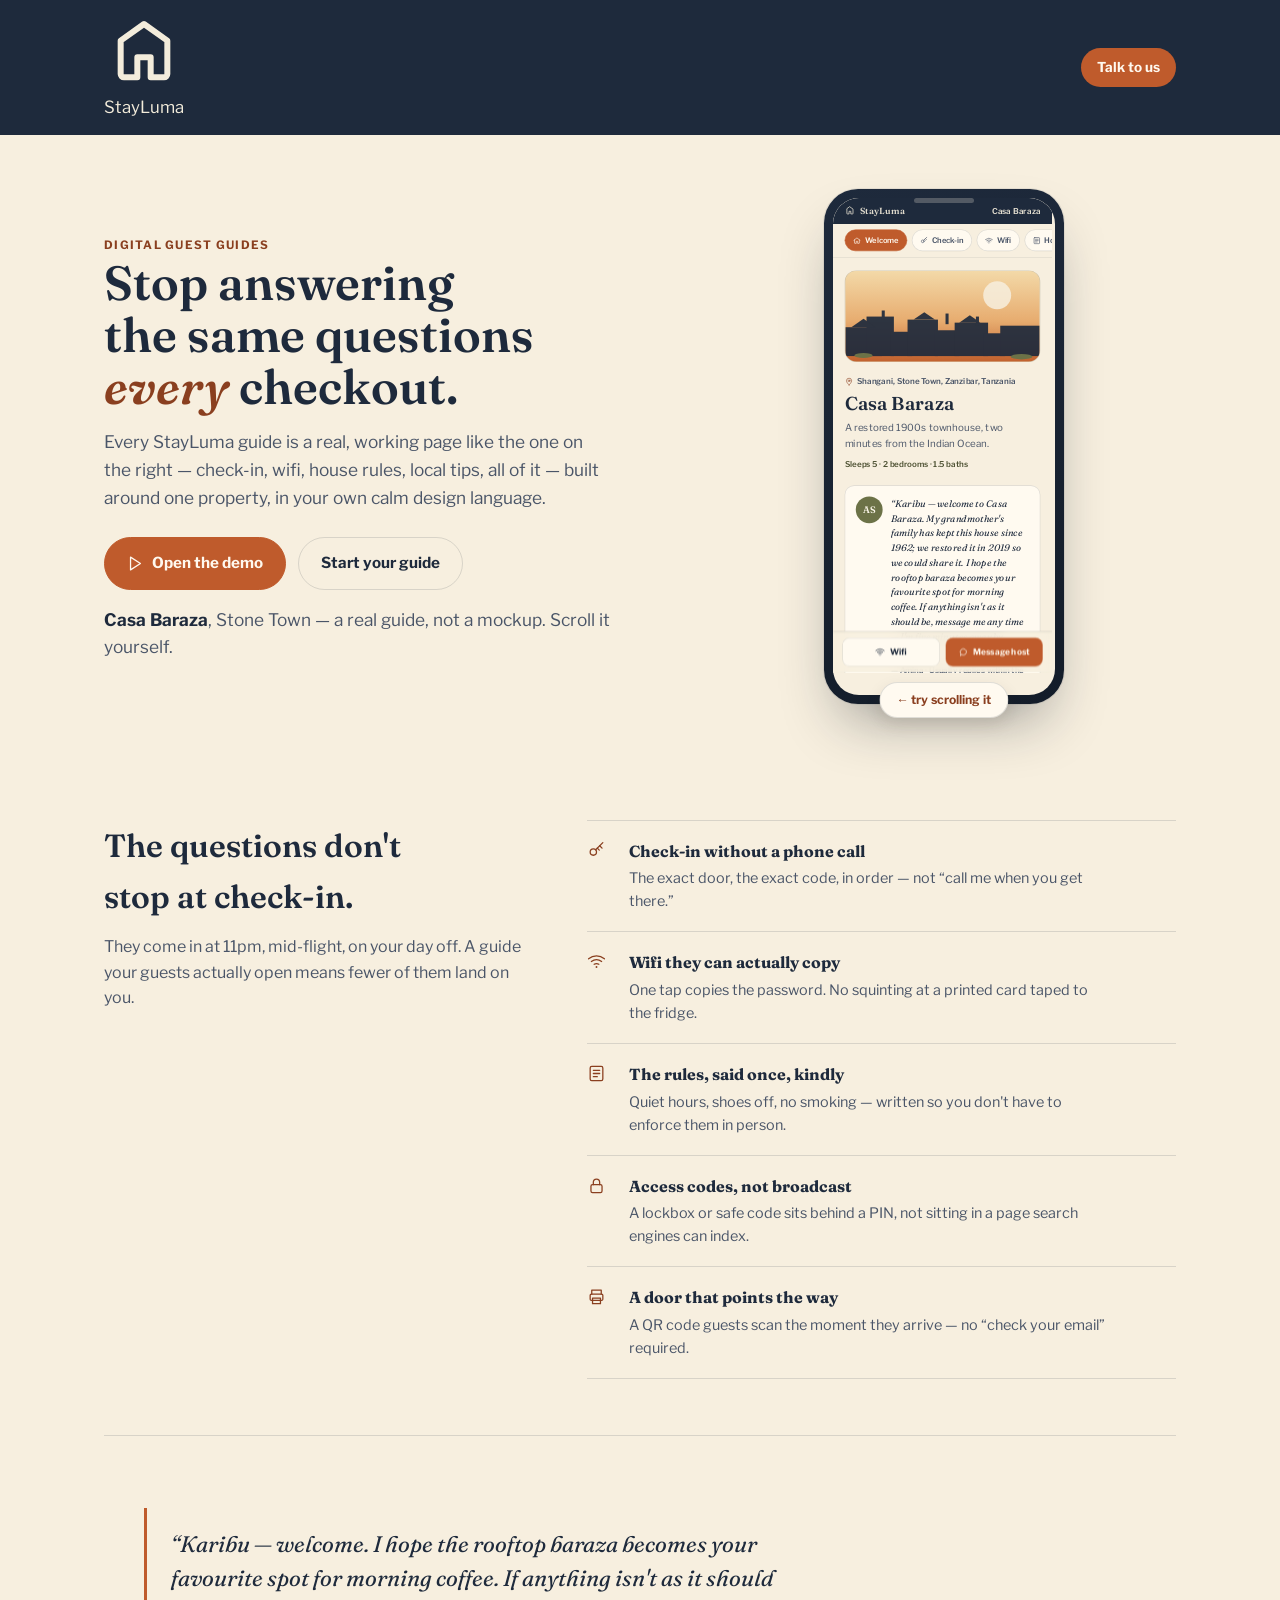
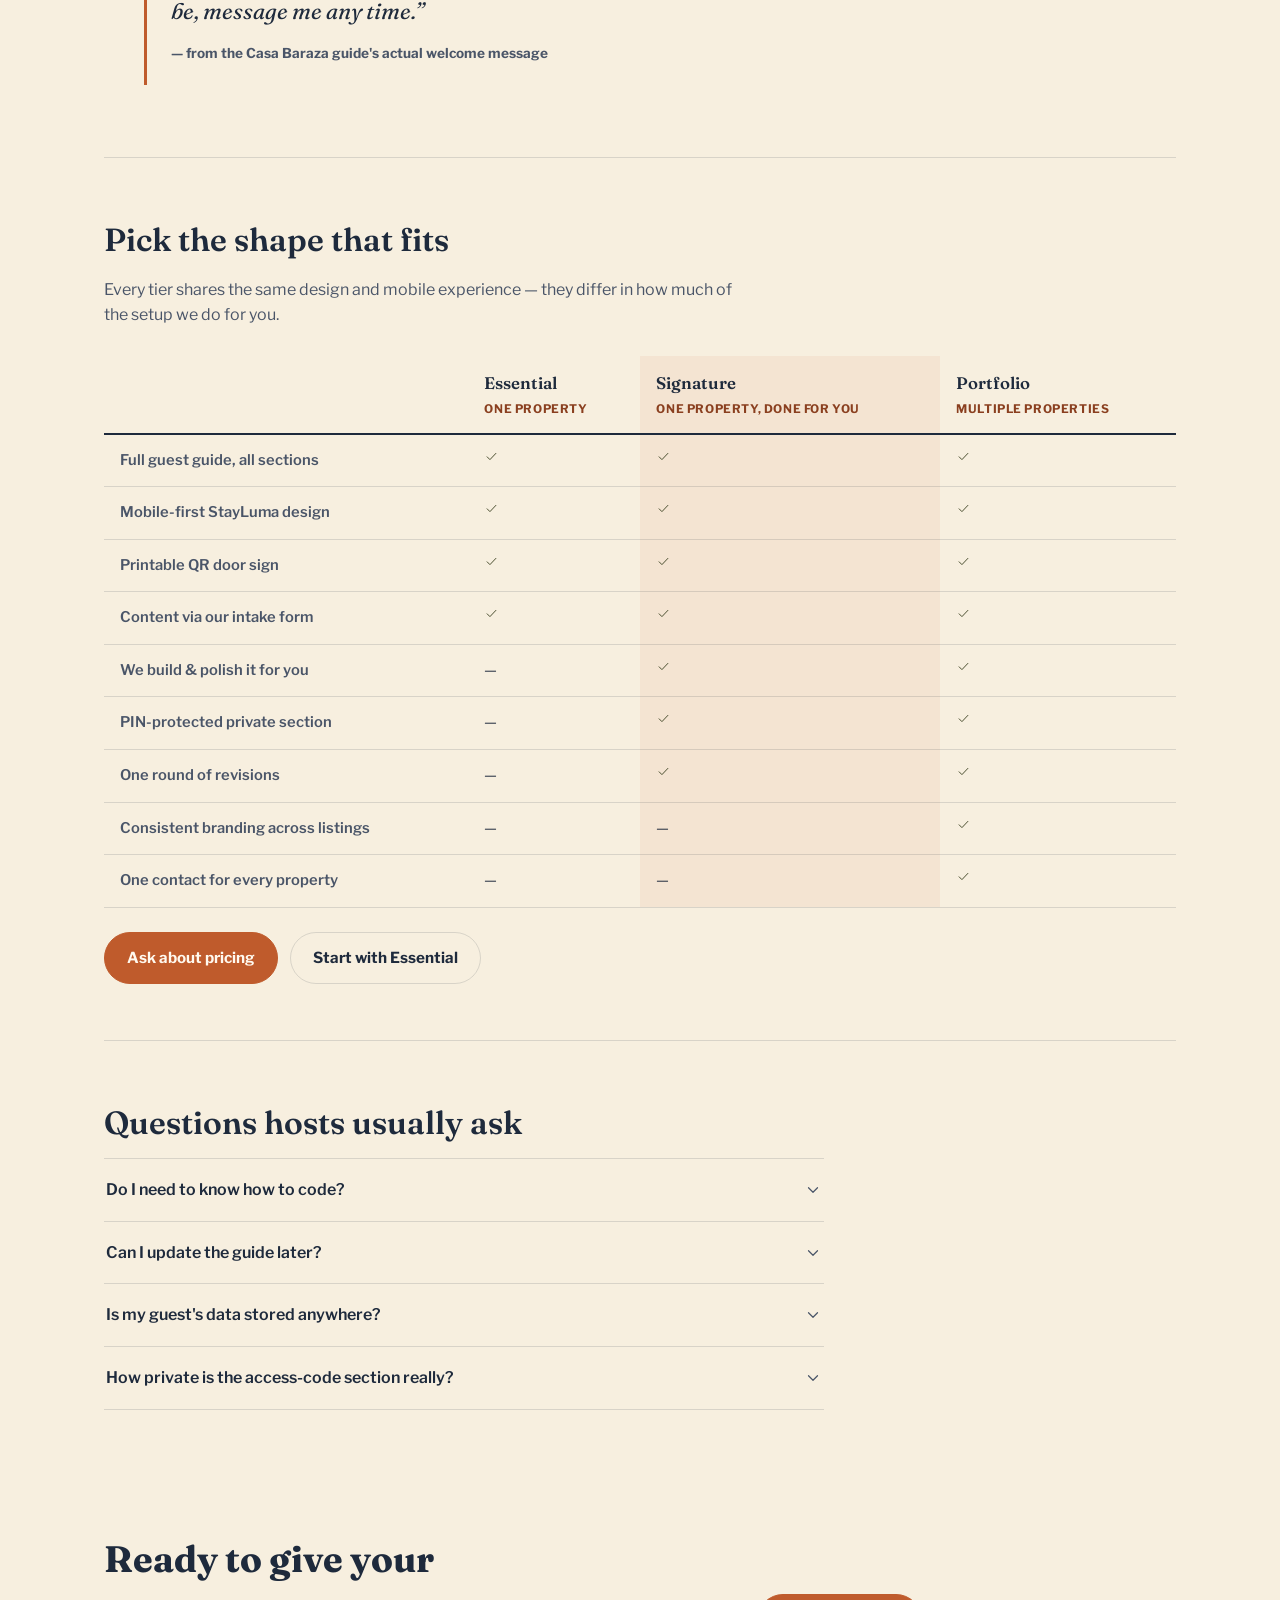
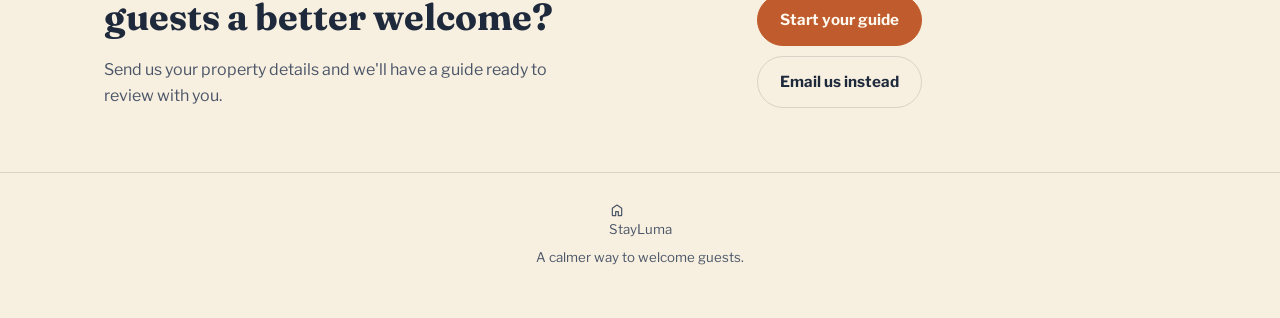
==== commit 9fdf6310: "Redesign the landing page to move off the generic SaaS-template look Replaces the centered hero + ic" ====
--- a/index.html
+++ b/index.html
@@ -25,58 +25,74 @@
 <main class="lp-page" id="main-content">
 
   <section class="lp-hero">
-    <span class="eyebrow">Digital guest guides</span>
-    <h1>The welcome book your guests actually read.</h1>
-    <p>One calm, mobile-first link for check-in, wifi, house rules, local tips and everything else a guest asks you at 11pm — so you don't have to answer it yourself.</p>
-    <div class="lp-hero__ctas">
-      <a class="btn btn--primary" href="demo/">
-        <svg viewBox="0 0 24 24" fill="none" stroke="currentColor" stroke-width="1.8" stroke-linecap="round" stroke-linejoin="round"><path d="M5 3l14 9-14 9z"/></svg>
-        See the live demo
-      </a>
-      <a class="btn btn--ghost" href="intake/">Get started</a>
+    <div class="lp-hero__text">
+      <span class="eyebrow">Digital guest guides</span>
+      <h1>Stop answering the same questions <em>every</em> checkout.</h1>
+      <p>Every StayLuma guide is a real, working page like the one on the right — check-in, wifi, house rules, local tips, all of it — built around one property, in your own calm design language.</p>
+      <div class="lp-hero__ctas">
+        <a class="btn btn--primary" href="demo/">
+          <svg viewBox="0 0 24 24" fill="none" stroke="currentColor" stroke-width="1.8" stroke-linecap="round" stroke-linejoin="round"><path d="M5 3l14 9-14 9z"/></svg>
+          Open the demo
+        </a>
+        <a class="btn btn--ghost" href="intake/">Start your guide</a>
+      </div>
+      <p class="lp-hero__meta"><strong>Casa Baraza</strong>, Stone Town — a real guide, not a mockup. Scroll it yourself.</p>
+    </div>
+
+    <div class="lp-hero__visual">
+      <div class="phone-frame">
+        <div class="phone-frame__screen">
+          <iframe src="demo/" title="Live preview of the Casa Baraza guest guide" loading="lazy"></iframe>
+        </div>
+      </div>
+      <span class="lp-hero__tag">&larr; try scrolling it</span>
     </div>
   </section>
 
-  <section class="lp-section" id="features">
-    <div class="lp-section__head">
-      <h2>Everything a guest needs. Nothing they don't.</h2>
-      <p>Every guide is built from the same calm, considered design — yours to fill with your property's own details.</p>
+  <section class="lp-section" id="manifesto">
+    <div class="lp-manifesto">
+      <div class="lp-manifesto__lead">
+        <h2>The questions don't stop at check-in.</h2>
+        <p>They come in at 11pm, mid-flight, on your day off. A guide your guests actually open means fewer of them land on you.</p>
+      </div>
+      <div class="lp-points" id="points-list"></div>
     </div>
-    <div class="lp-features" id="features-grid"></div>
   </section>
 
   <section class="lp-section">
-    <div class="lp-demo">
-      <div class="lp-demo__text">
-        <h2>Casa Baraza, Stone Town</h2>
-        <p>A real guide for a real property — see every section in action on your own phone before you commit to anything.</p>
-      </div>
-      <a class="btn btn--primary" href="demo/">
-        Open the demo
-        <svg viewBox="0 0 24 24" fill="none" stroke="currentColor" stroke-width="1.8" stroke-linecap="round" stroke-linejoin="round"><path d="M7 17L17 7"/><path d="M9 7h8v8"/></svg>
-      </a>
+    <blockquote class="lp-quote">
+      <p>&ldquo;Karibu — welcome. I hope the rooftop baraza becomes your favourite spot for morning coffee. If anything isn't as it should be, message me any time.&rdquo;</p>
+      <cite>— from the Casa Baraza guide's actual welcome message</cite>
+    </blockquote>
+  </section>
+
+  <section class="lp-section" id="packages">
+    <div class="lp-manifesto__lead" style="max-width: 640px; margin-bottom: 28px;">
+      <h2>Pick the shape that fits</h2>
+      <p style="max-width: none;">Every tier shares the same design and mobile experience — they differ in how much of the setup we do for you.</p>
+    </div>
+    <div class="lp-compare-wrap">
+      <table class="lp-compare" id="compare-table"></table>
+    </div>
+    <div class="lp-package-ctas">
+      <a class="btn btn--primary" href="mailto:stayluma2@gmail.com?subject=StayLuma%20enquiry">Ask about pricing</a>
+      <a class="btn btn--ghost" href="intake/">Start with Essential</a>
     </div>
   </section>
 
-  <section class="lp-section" id="packages">
-    <div class="lp-section__head">
-      <h2>Pick the shape that fits</h2>
-      <p>Every tier shares the same design and mobile experience — they differ in how much of the setup we do for you.</p>
-    </div>
-    <div class="lp-packages" id="packages-grid"></div>
-  </section>
-
   <section class="lp-section" id="faq">
-    <div class="lp-section__head">
+    <div class="lp-manifesto__lead" style="max-width: 640px; margin-bottom: 10px;">
       <h2>Questions hosts usually ask</h2>
     </div>
     <div class="lp-faq" id="lp-faq-list"></div>
   </section>
 
   <section class="lp-final">
-    <h2>Ready to give your guests a better welcome?</h2>
-    <p>Send us your property details and we'll have a guide ready to review with you.</p>
-    <div class="lp-hero__ctas">
+    <div>
+      <h2>Ready to give your guests a better welcome?</h2>
+      <p>Send us your property details and we'll have a guide ready to review with you.</p>
+    </div>
+    <div class="lp-final__ctas">
       <a class="btn btn--primary" href="intake/">Start your guide</a>
       <a class="btn btn--ghost" href="mailto:stayluma2@gmail.com">Email us instead</a>
     </div>
--- a/assets/css/landing.css
+++ b/assets/css/landing.css
@@ -3,7 +3,7 @@
    assets/css/tokens.css.
    ============================================================ */
 
-.lp-page { max-width: 1040px; margin-inline: auto; padding-inline: 20px; }
+.lp-page { max-width: 1120px; margin-inline: auto; padding-inline: 24px; }
 
 .lp-topbar {
   position: sticky;
@@ -14,9 +14,9 @@
   padding-block: 14px;
 }
 .lp-topbar__inner {
-  max-width: 1040px;
+  max-width: 1120px;
   margin-inline: auto;
-  padding-inline: 20px;
+  padding-inline: 24px;
   display: flex;
   align-items: center;
   justify-content: space-between;
@@ -34,12 +34,39 @@
   white-space: nowrap;
 }
 
-/* ---------- hero ---------- */
-
-.lp-hero { padding-block: 56px 40px; display: flex; flex-direction: column; gap: 18px; max-width: 640px; }
-.lp-hero h1 { font-size: clamp(2.2rem, 6vw, 3.2rem); font-weight: 600; line-height: 1.06; }
-.lp-hero p { font-size: 1.1rem; color: var(--ink-soft); max-width: 54ch; }
-.lp-hero__ctas { display: flex; gap: 12px; flex-wrap: wrap; margin-top: 6px; }
+/* ---------- hero: asymmetric, product-first ---------- */
+
+.lp-hero {
+  padding-block: 54px 60px;
+  display: grid;
+  grid-template-columns: 1.1fr 0.9fr;
+  gap: 40px;
+  align-items: center;
+}
+@media (max-width: 860px) {
+  .lp-hero { grid-template-columns: 1fr; gap: 40px; padding-block: 36px 40px; }
+  .lp-hero__visual { order: -1; }
+}
+
+.lp-hero__text { max-width: 46ch; }
+.lp-hero h1 {
+  font-size: clamp(2.1rem, 4.6vw, 3rem);
+  font-weight: 600;
+  line-height: 1.08;
+  text-wrap: balance;
+}
+.lp-hero h1 em {
+  font-style: italic;
+  color: var(--accent-ink);
+}
+.lp-hero__text > p { font-size: 1.08rem; color: var(--ink-soft); margin-top: 16px; }
+.lp-hero__ctas { display: flex; gap: 12px; flex-wrap: wrap; margin-top: 26px; }
+.lp-hero__meta {
+  margin-top: 28px;
+  font-size: 0.85rem;
+  color: var(--ink-soft);
+}
+.lp-hero__meta strong { color: var(--ink); font-weight: 700; }
 
 .btn {
   display: inline-flex;
@@ -55,104 +82,174 @@
 }
 .btn svg { width: 17px; height: 17px; }
 .btn--primary { background: var(--accent); color: #fff9ef; border-color: var(--accent); }
-.btn--ghost { background: var(--surface-raised); color: var(--ink); border-color: var(--border); }
-
-/* ---------- section shell ---------- */
-
-.lp-section { padding-block: 48px; }
-.lp-section + .lp-section { border-top: 1px solid var(--border); }
-.lp-section__head { max-width: 640px; margin-bottom: 30px; }
-.lp-section__head h2 { font-size: clamp(1.5rem, 4vw, 2.1rem); font-weight: 600; }
-.lp-section__head p { color: var(--ink-soft); margin-top: 8px; font-size: 1.02rem; }
-
-/* ---------- feature grid ---------- */
-
-.lp-features { display: grid; grid-template-columns: repeat(3, 1fr); gap: 16px; }
-@media (max-width: 760px) { .lp-features { grid-template-columns: 1fr 1fr; } }
-@media (max-width: 520px) { .lp-features { grid-template-columns: 1fr; } }
-
-.lp-feature {
-  padding: 20px;
-  border-radius: 16px;
+.btn--ghost { background: transparent; color: var(--ink); border-color: var(--border); }
+
+/* ---------- the phone: an honest product shot, not an icon ---------- */
+
+.lp-hero__visual { display: flex; justify-content: center; position: relative; }
+
+.phone-frame {
+  width: 240px;
+  aspect-ratio: 9 / 19.3;
+  border-radius: 34px;
+  padding: 9px;
+  background: linear-gradient(160deg, var(--navy) 0%, var(--navy-deep) 100%);
+  box-shadow: 0 30px 60px -20px rgba(19, 28, 41, 0.45), 0 0 0 1px rgba(30,42,60,0.08);
+  position: relative;
+}
+.phone-frame::before {
+  content: "";
+  position: absolute;
+  top: 9px; left: 50%;
+  transform: translateX(-50%);
+  width: 60px; height: 5px;
+  border-radius: 999px;
+  background: rgba(243,236,219,0.25);
+  z-index: 2;
+}
+.phone-frame__screen {
+  width: 100%; height: 100%;
+  border-radius: 26px;
+  overflow: hidden;
+  background: var(--cream);
+}
+.phone-frame__screen iframe {
+  width: 375px;
+  height: 812px;
+  border: none;
+  transform: scale(0.584);
+  transform-origin: top left;
+}
+.lp-hero__tag {
+  position: absolute;
+  bottom: -14px;
+  left: 50%;
+  transform: translateX(-50%);
   background: var(--surface-raised);
   border: 1px solid var(--border);
-}
-.lp-feature__icon {
-  width: 38px; height: 38px;
-  display: flex; align-items: center; justify-content: center;
-  border-radius: 11px;
-  background: var(--surface-alt);
+  border-radius: 999px;
+  padding: 7px 16px;
+  font-size: 0.76rem;
+  font-weight: 700;
   color: var(--accent-ink);
-  margin-bottom: 12px;
-}
-.lp-feature__icon svg { width: 19px; height: 19px; }
-.lp-feature h3 { font-size: 1.02rem; font-weight: 700; margin-bottom: 5px; }
-.lp-feature p { font-size: 0.9rem; color: var(--ink-soft); }
-
-/* ---------- demo callout ---------- */
-
-.lp-demo {
-  display: flex;
-  align-items: center;
-  gap: 24px;
-  padding: 28px;
-  border-radius: 20px;
-  background: var(--navy);
-  color: var(--ink-on-navy);
-  flex-wrap: wrap;
-}
-.lp-demo__text { flex: 1; min-width: 240px; }
-.lp-demo__text h2 { font-size: 1.5rem; font-weight: 600; color: var(--ink-on-navy); }
-.lp-demo__text p { color: rgba(243,236,219,0.75); margin-top: 8px; max-width: 46ch; }
-.lp-demo .btn--primary { flex: none; }
-
-/* ---------- packages ---------- */
-
-.lp-packages { display: grid; grid-template-columns: repeat(3, 1fr); gap: 18px; align-items: stretch; }
-@media (max-width: 820px) { .lp-packages { grid-template-columns: 1fr; max-width: 420px; margin-inline: auto; } }
-
-.lp-package {
-  display: flex;
-  flex-direction: column;
-  padding: 26px;
-  border-radius: 20px;
-  background: var(--surface-raised);
-  border: 1px solid var(--border);
-}
-.lp-package--featured {
-  border-color: var(--accent);
-  box-shadow: 0 0 0 1px var(--accent);
-}
-.lp-package__name { font-family: "Fraunces", serif; font-size: 1.3rem; font-weight: 600; }
-.lp-package__tag { margin-top: 4px; font-size: 0.85rem; color: var(--accent-ink); font-weight: 700; }
-.lp-package__desc { margin-top: 12px; font-size: 0.92rem; color: var(--ink-soft); }
-.lp-package__list { list-style: none; margin: 18px 0 0; padding: 0; display: flex; flex-direction: column; gap: 10px; flex: 1; }
-.lp-package__list li { display: flex; gap: 8px; align-items: flex-start; font-size: 0.9rem; }
-.lp-package__list svg { width: 15px; height: 15px; flex: none; margin-top: 3px; color: var(--accent-2-ink); }
-.lp-package .btn { margin-top: 20px; justify-content: center; }
-
-/* ---------- FAQ (reuses accordion look, defined here to avoid depending on guide.css) ---------- */
-
-.lp-faq { display: flex; flex-direction: column; gap: 10px; max-width: 720px; }
-.lp-faq details { border: 1px solid var(--border); border-radius: 14px; background: var(--surface-raised); overflow: hidden; }
-.lp-faq summary { list-style: none; cursor: pointer; padding: 16px 18px; display: flex; align-items: center; gap: 12px; font-weight: 600; }
+  white-space: nowrap;
+  box-shadow: 0 6px 16px rgba(60,38,20,0.1);
+}
+
+/* ---------- manifesto: a list, not a grid of cards ---------- */
+
+.lp-section { padding-block: 56px; }
+.lp-section + .lp-section { border-top: 1px solid var(--border); }
+
+.lp-manifesto {
+  display: grid;
+  grid-template-columns: 0.85fr 1.15fr;
+  gap: 48px;
+}
+@media (max-width: 780px) { .lp-manifesto { grid-template-columns: 1fr; gap: 28px; } }
+
+.lp-manifesto__lead h2 {
+  font-size: clamp(1.5rem, 3.4vw, 2rem);
+  font-weight: 600;
+  text-wrap: balance;
+}
+.lp-manifesto__lead p { color: var(--ink-soft); margin-top: 12px; font-size: 1rem; max-width: 38ch; }
+
+.lp-points { display: flex; flex-direction: column; }
+.lp-point {
+  display: grid;
+  grid-template-columns: 26px 1fr;
+  gap: 16px;
+  padding-block: 18px;
+  border-top: 1px solid var(--border);
+}
+.lp-points .lp-point:last-child { border-bottom: 1px solid var(--border); }
+.lp-point__icon { color: var(--accent-ink); margin-top: 2px; }
+.lp-point__icon svg { width: 19px; height: 19px; }
+.lp-point h3 { font-size: 1rem; font-weight: 700; }
+.lp-point p { font-size: 0.9rem; color: var(--ink-soft); margin-top: 3px; max-width: 48ch; }
+
+/* ---------- quote ---------- */
+
+.lp-quote {
+  padding-block: 20px;
+  border-left: 3px solid var(--accent);
+  padding-left: 24px;
+  max-width: 640px;
+}
+.lp-quote p {
+  font-family: "Fraunces", serif;
+  font-style: italic;
+  font-size: clamp(1.15rem, 2.4vw, 1.4rem);
+  line-height: 1.5;
+  color: var(--ink);
+}
+.lp-quote cite {
+  display: block;
+  margin-top: 14px;
+  font-style: normal;
+  font-size: 0.85rem;
+  color: var(--ink-soft);
+  font-weight: 700;
+}
+
+/* ---------- packages: a comparison, not three identical boxes ---------- */
+
+.lp-compare {
+  width: 100%;
+  border-collapse: collapse;
+  font-size: 0.92rem;
+}
+.lp-compare th, .lp-compare td {
+  padding: 14px 16px;
+  text-align: left;
+  border-bottom: 1px solid var(--border);
+  vertical-align: top;
+}
+.lp-compare thead th {
+  font-family: "Fraunces", serif;
+  font-size: 1.05rem;
+  font-weight: 600;
+  border-bottom: 2px solid var(--ink);
+}
+.lp-compare thead th .lp-compare__tag { display: block; font-family: "Libre Franklin", sans-serif; font-size: 0.74rem; font-weight: 700; color: var(--accent-ink); text-transform: uppercase; letter-spacing: 0.05em; margin-top: 3px; }
+.lp-compare td:first-child, .lp-compare th:first-child { color: var(--ink-soft); font-weight: 600; width: 34%; }
+.lp-compare tbody tr:hover { background: var(--surface-raised); }
+.lp-compare td svg, .lp-compare th svg { width: 15px; height: 15px; color: var(--accent-2-ink); }
+.lp-compare .lp-compare--featured { background: color-mix(in srgb, var(--accent) 7%, transparent); }
+.lp-compare-wrap { overflow-x: auto; }
+@media (max-width: 620px) {
+  .lp-compare { font-size: 0.84rem; min-width: 560px; }
+  .lp-compare th, .lp-compare td { padding: 11px 10px; }
+}
+
+.lp-package-ctas { display: flex; gap: 12px; flex-wrap: wrap; margin-top: 24px; }
+
+/* ---------- FAQ ---------- */
+
+.lp-faq { display: flex; flex-direction: column; max-width: 720px; }
+.lp-faq details { border-top: 1px solid var(--border); }
+.lp-faq details:last-child { border-bottom: 1px solid var(--border); }
+.lp-faq summary { list-style: none; cursor: pointer; padding: 18px 2px; display: flex; align-items: center; gap: 12px; font-weight: 600; }
 .lp-faq summary::-webkit-details-marker { display: none; }
 .lp-faq summary .chev { margin-left: auto; width: 18px; height: 18px; color: var(--ink-soft); transition: transform 0.2s ease; flex: none; }
 .lp-faq details[open] summary .chev { transform: rotate(180deg); }
-.lp-faq__body { padding: 0 18px 16px; font-size: 0.92rem; color: var(--ink-soft); }
+.lp-faq__body { padding: 0 2px 18px; font-size: 0.92rem; color: var(--ink-soft); max-width: 60ch; }
 
 /* ---------- final CTA ---------- */
 
 .lp-final {
-  text-align: center;
-  padding-block: 60px;
-  display: flex;
-  flex-direction: column;
-  align-items: center;
-  gap: 14px;
-}
-.lp-final h2 { font-size: clamp(1.6rem, 4vw, 2.2rem); max-width: 20ch; }
-.lp-final p { color: var(--ink-soft); max-width: 46ch; }
+  padding-block: 64px;
+  display: grid;
+  grid-template-columns: 1.2fr 0.8fr;
+  gap: 24px;
+  align-items: end;
+}
+@media (max-width: 700px) { .lp-final { grid-template-columns: 1fr; } }
+.lp-final h2 { font-size: clamp(1.7rem, 4vw, 2.3rem); max-width: 18ch; }
+.lp-final p { color: var(--ink-soft); margin-top: 10px; max-width: 42ch; }
+.lp-final__ctas { display: flex; flex-direction: column; gap: 10px; align-items: flex-start; }
+@media (max-width: 700px) { .lp-final__ctas { align-items: stretch; } .lp-final__ctas .btn { justify-content: center; } }
 
 .lp-footer {
   padding-block: 30px 50px;
@@ -163,4 +260,5 @@
   text-align: center;
   color: var(--ink-soft);
   font-size: 0.83rem;
-}
+  border-top: 1px solid var(--border);
+}
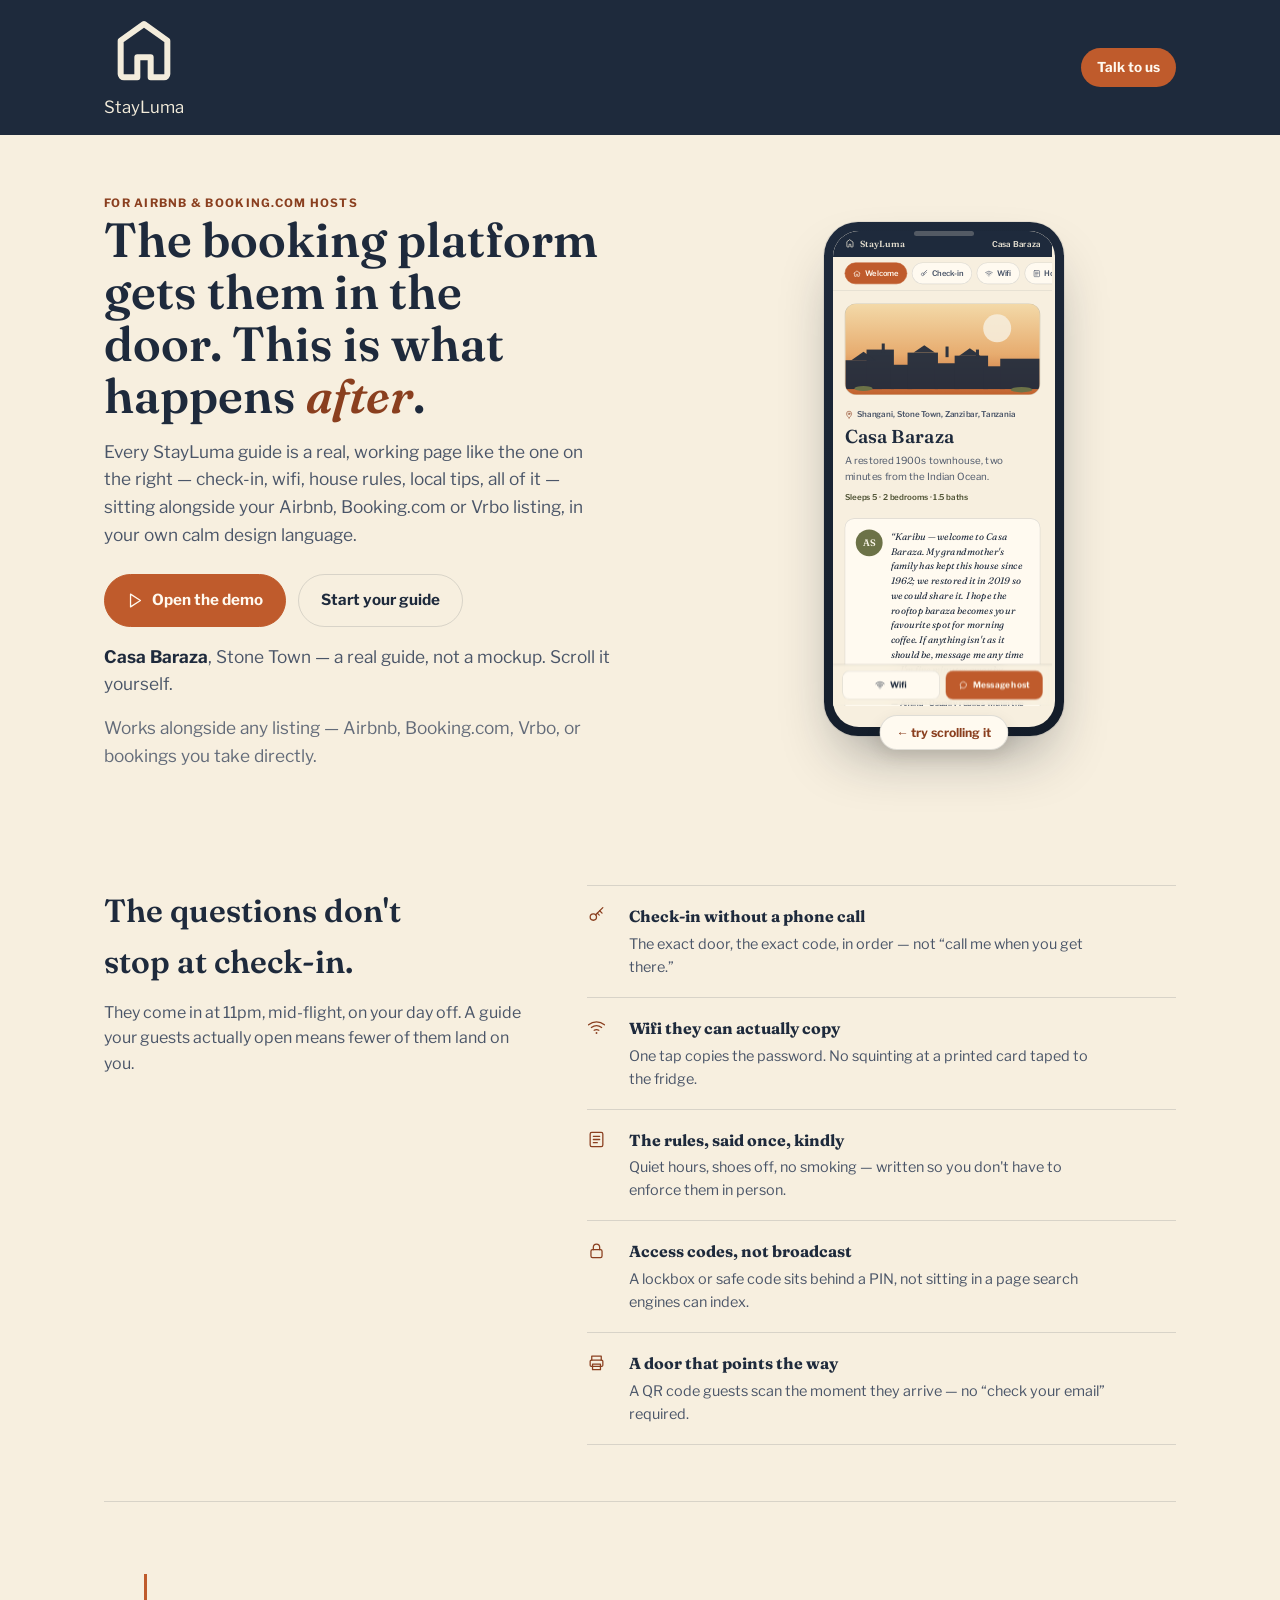
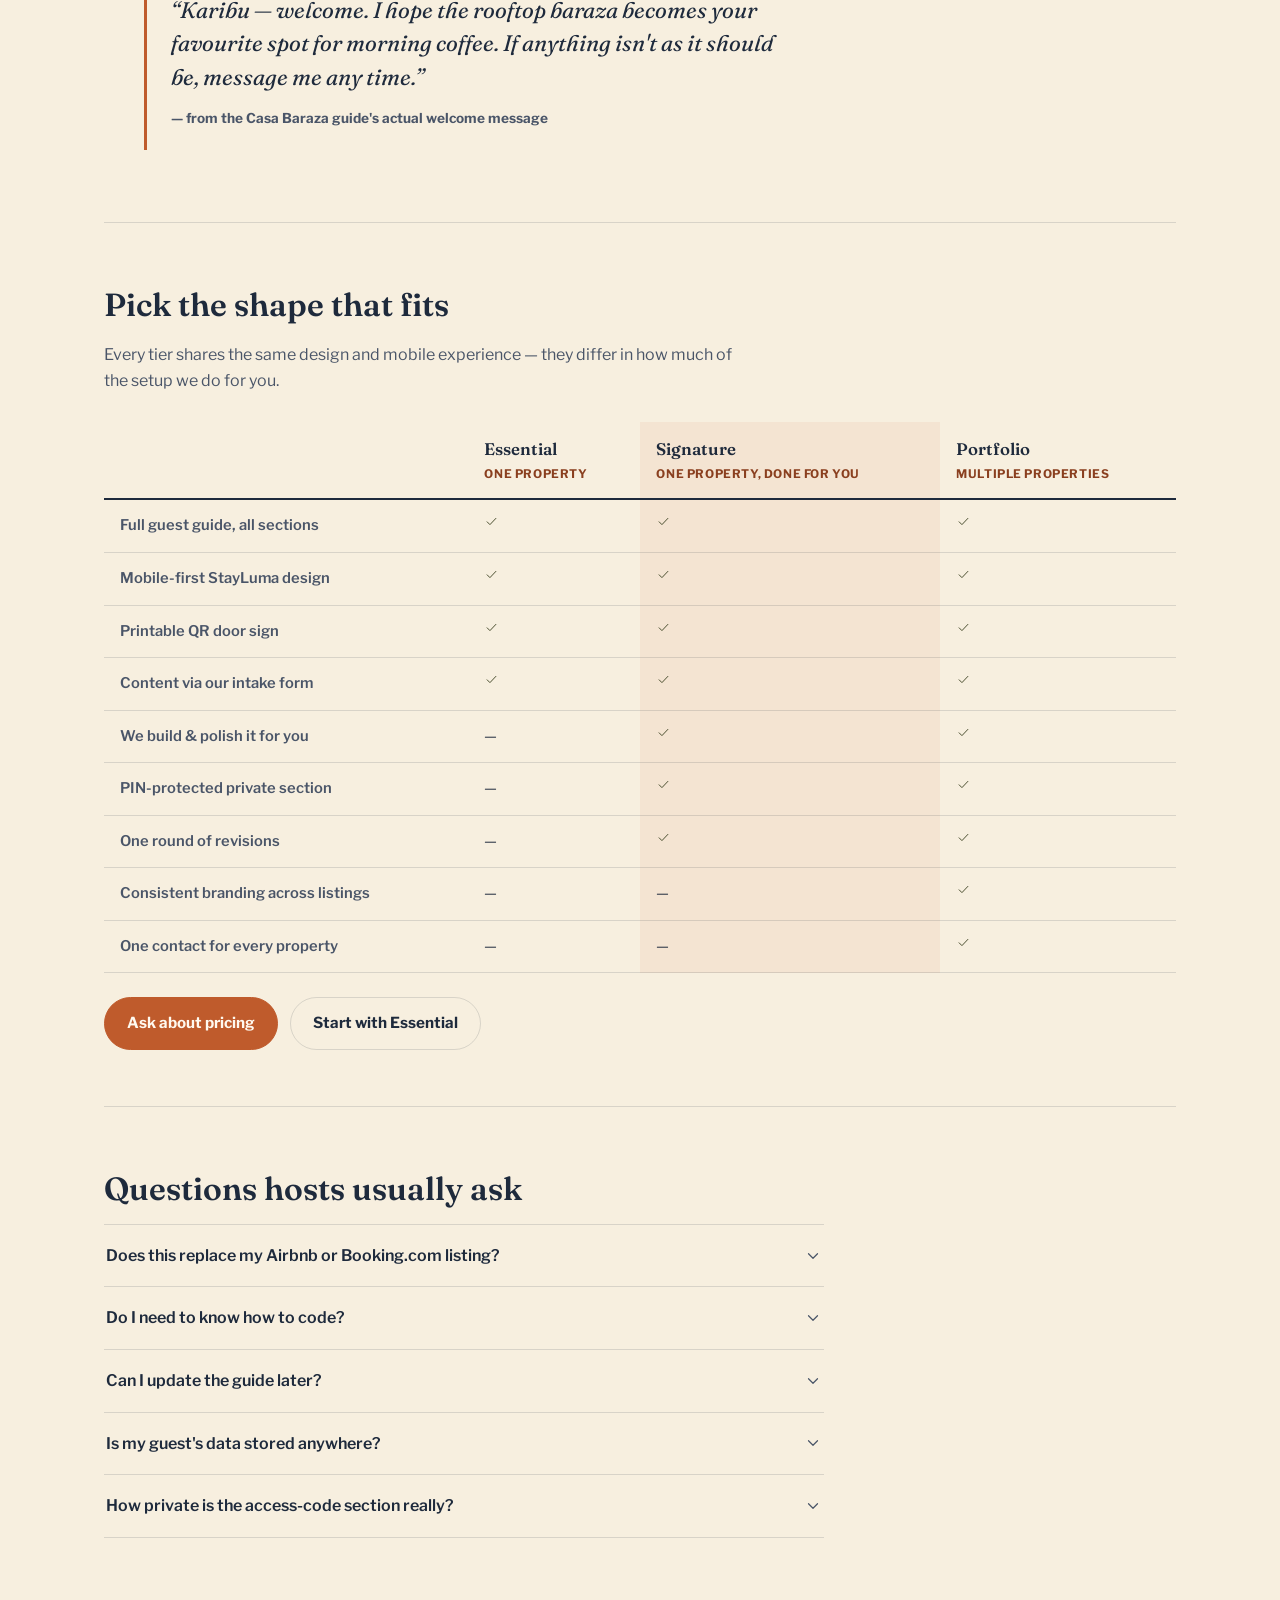
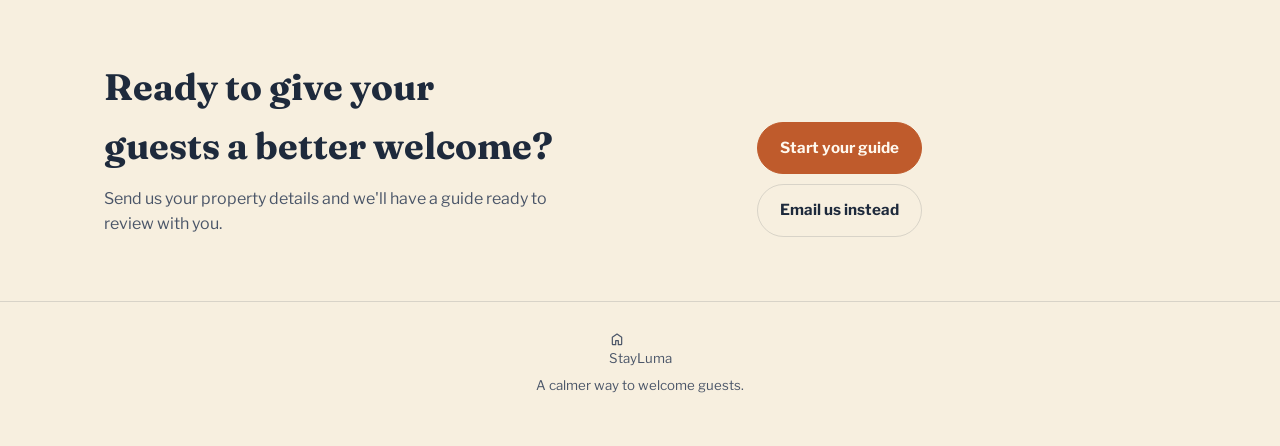
==== commit 4bb01a5b: "Speak directly to Airbnb/Booking.com/Vrbo hosts on the landing page Repositions the hero and adds an" ====
--- a/index.html
+++ b/index.html
@@ -4,7 +4,7 @@
 <meta charset="UTF-8" />
 <meta name="viewport" content="width=device-width, initial-scale=1, viewport-fit=cover" />
 <title>StayLuma</title>
-<meta name="description" content="A premium digital guest guide for short-stay properties — everything a guest needs, in one calm, mobile-first link." />
+<meta name="description" content="A premium digital guest guide for Airbnb, Booking.com and Vrbo hosts — everything a guest needs, in one calm, mobile-first link." />
 <link rel="stylesheet" href="assets/css/tokens.css" />
 <link rel="stylesheet" href="assets/css/landing.css" />
 </head>
@@ -26,9 +26,9 @@
 
   <section class="lp-hero">
     <div class="lp-hero__text">
-      <span class="eyebrow">Digital guest guides</span>
-      <h1>Stop answering the same questions <em>every</em> checkout.</h1>
-      <p>Every StayLuma guide is a real, working page like the one on the right — check-in, wifi, house rules, local tips, all of it — built around one property, in your own calm design language.</p>
+      <span class="eyebrow">For Airbnb &amp; Booking.com hosts</span>
+      <h1>The booking platform gets them in the door. This is what happens <em>after</em>.</h1>
+      <p>Every StayLuma guide is a real, working page like the one on the right — check-in, wifi, house rules, local tips, all of it — sitting alongside your Airbnb, Booking.com or Vrbo listing, in your own calm design language.</p>
       <div class="lp-hero__ctas">
         <a class="btn btn--primary" href="demo/">
           <svg viewBox="0 0 24 24" fill="none" stroke="currentColor" stroke-width="1.8" stroke-linecap="round" stroke-linejoin="round"><path d="M5 3l14 9-14 9z"/></svg>
@@ -37,6 +37,7 @@
         <a class="btn btn--ghost" href="intake/">Start your guide</a>
       </div>
       <p class="lp-hero__meta"><strong>Casa Baraza</strong>, Stone Town — a real guide, not a mockup. Scroll it yourself.</p>
+      <p class="lp-hero__platforms">Works alongside any listing — Airbnb, Booking.com, Vrbo, or bookings you take directly.</p>
     </div>
 
     <div class="lp-hero__visual">
--- a/assets/css/landing.css
+++ b/assets/css/landing.css
@@ -67,6 +67,13 @@
   color: var(--ink-soft);
 }
 .lp-hero__meta strong { color: var(--ink); font-weight: 700; }
+
+.lp-hero__platforms {
+  margin-top: 10px;
+  font-size: 0.8rem;
+  color: var(--ink-soft);
+  opacity: 0.85;
+}
 
 .btn {
   display: inline-flex;
